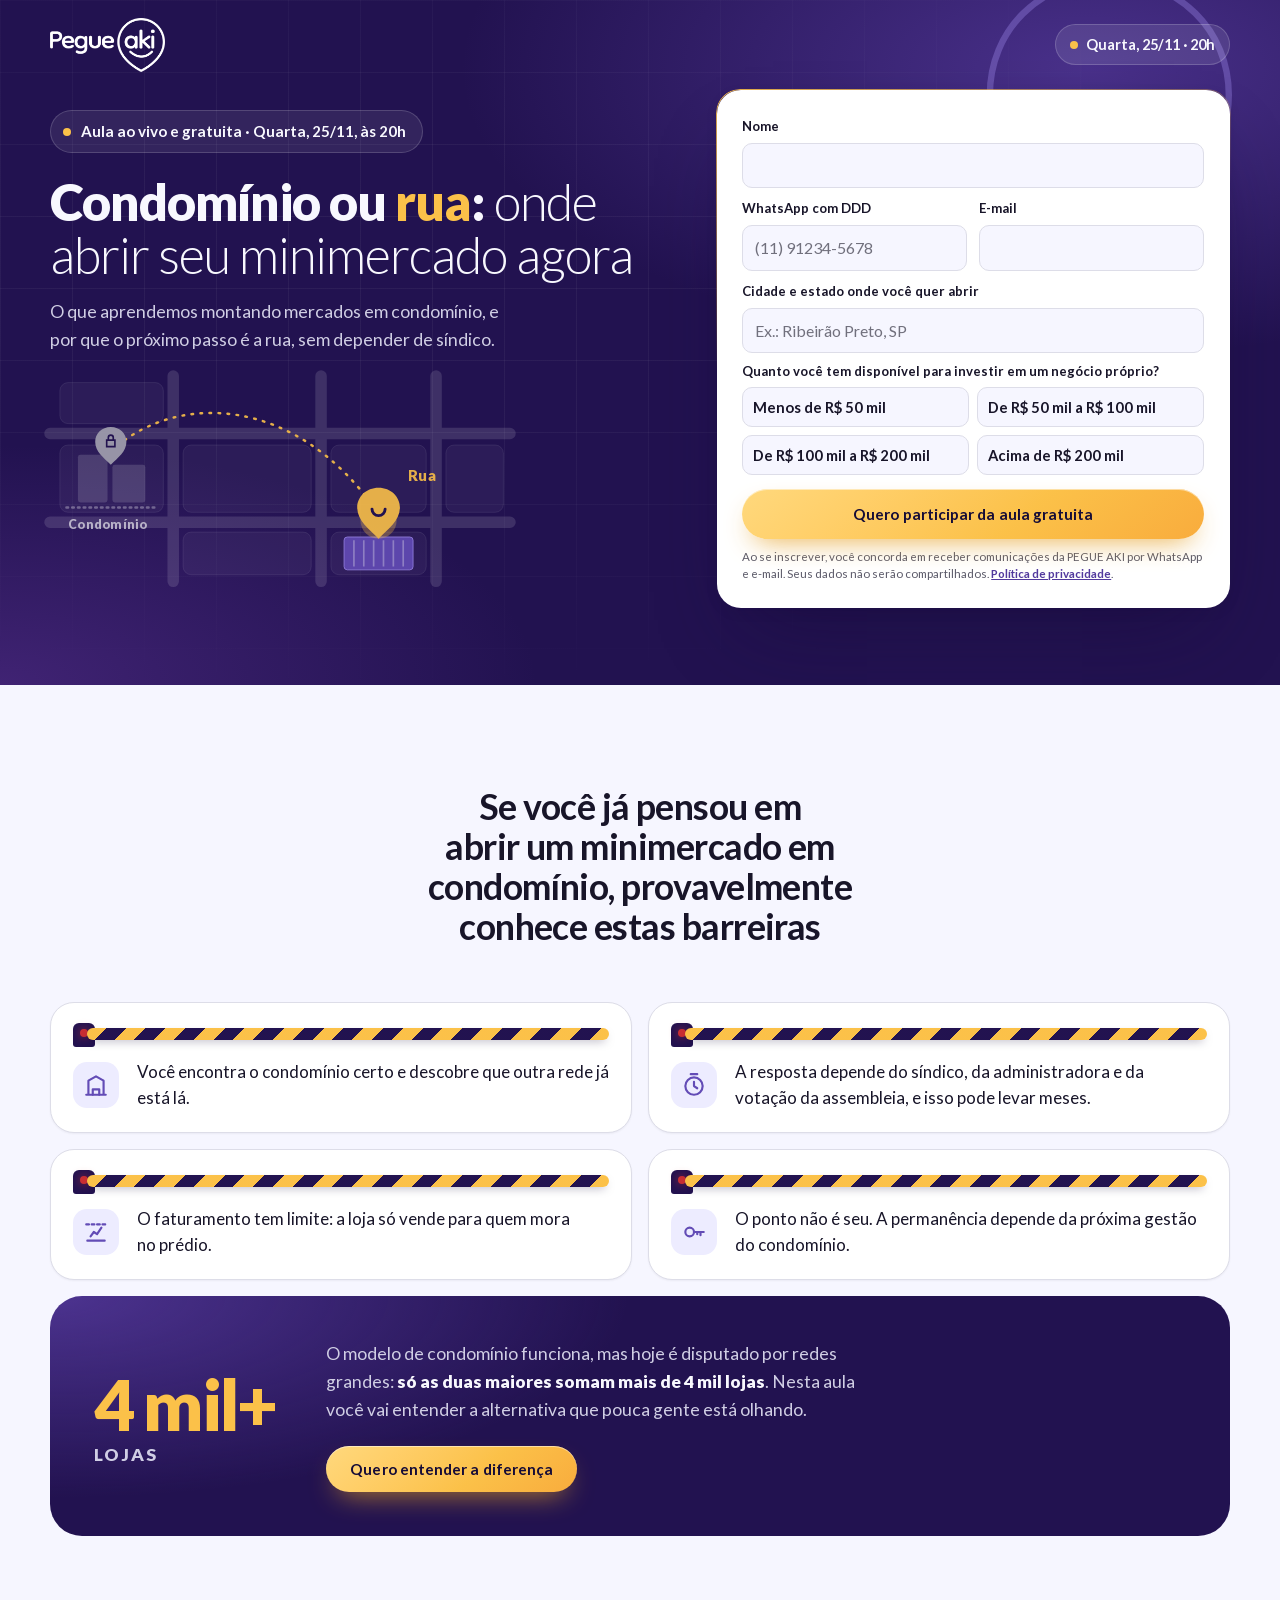
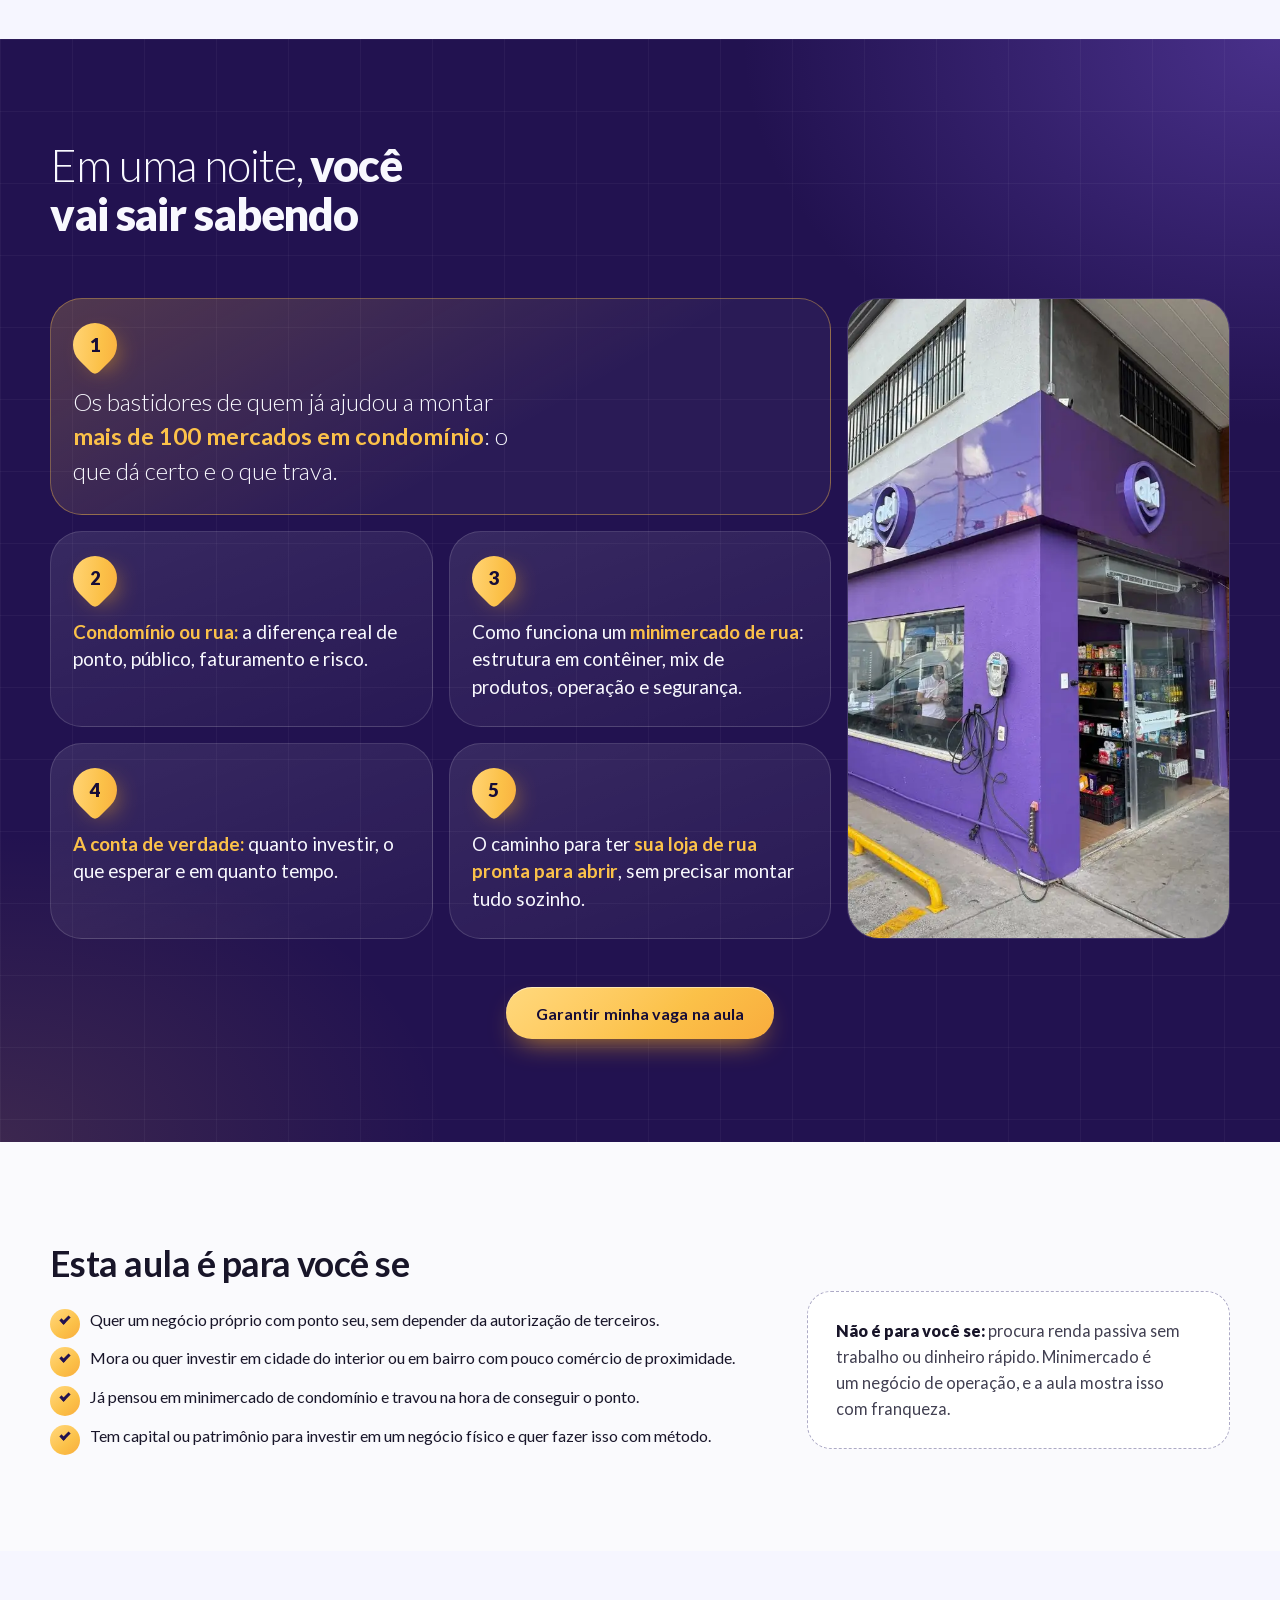
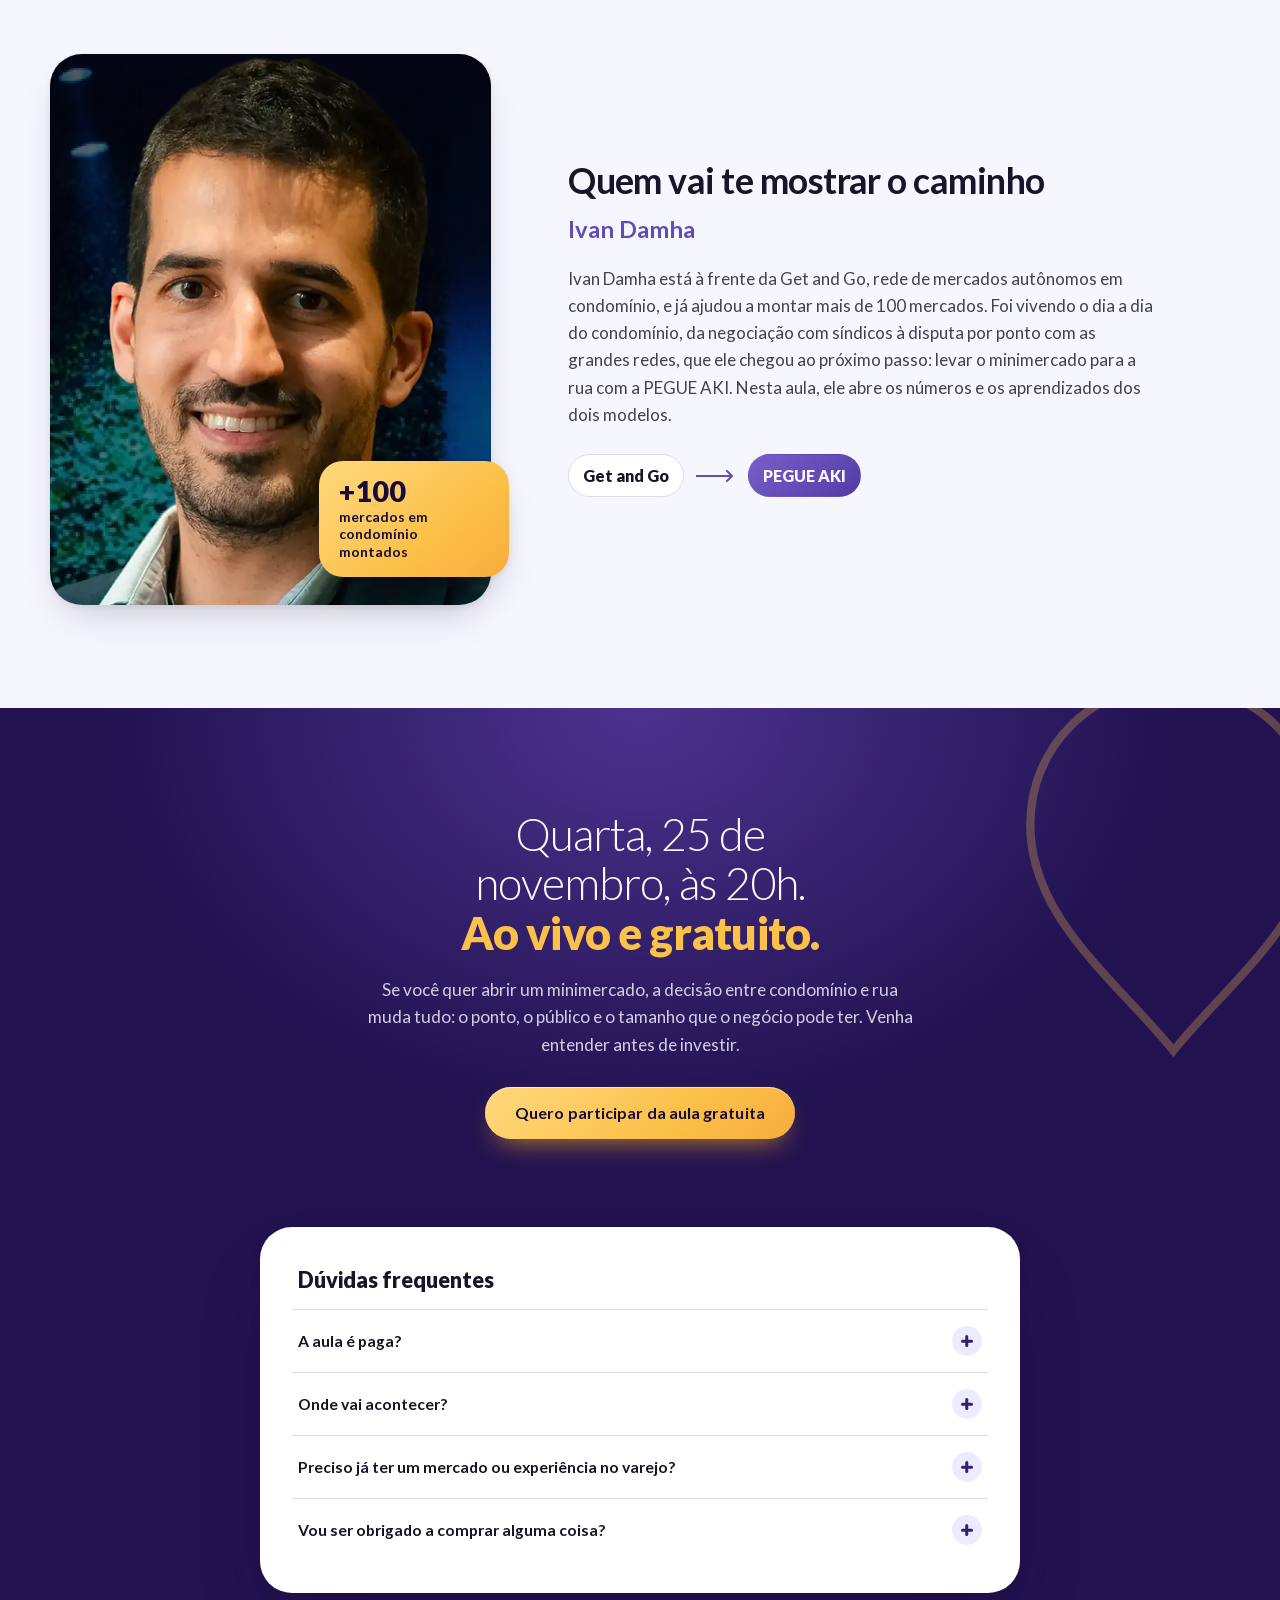
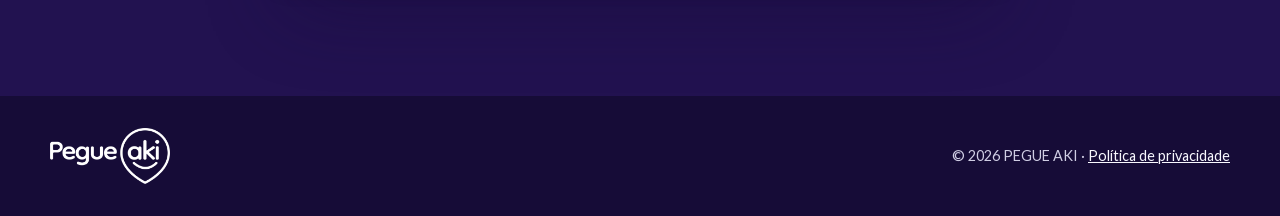
==== aula-nov26/index.html @ 12f78844 "Páginas em /aula-nov26 e nova imagem de compartilhamento A raiz e /obrigado redirecionam para os end" ====
<!doctype html>
<html lang="pt-BR">
<head>
  <meta charset="utf-8">
  <meta name="viewport" content="width=device-width, initial-scale=1, viewport-fit=cover">
  <title>Condomínio ou rua: onde abrir seu minimercado agora · Aula gratuita PEGUE AKI</title>
  <meta name="description" content="Aula ao vivo e gratuita com Ivan Damha, quarta, 25/11, às 20h: o que aprendemos montando mercados em condomínio, e por que o próximo passo é a rua, sem depender de síndico.">
  <meta name="theme-color" content="#2b1b5e">
  <meta property="og:title" content="Condomínio ou rua: onde abrir seu minimercado agora">
  <meta property="og:description" content="Aula ao vivo e gratuita · Quarta, 25/11, às 20h, com Ivan Damha.">
  <meta property="og:type" content="website">
  <meta property="og:url" content="https://lp.pegueaki.com/aula-nov26/">
  <meta property="og:site_name" content="PEGUE AKI">
  <meta property="og:locale" content="pt_BR">
  <meta property="og:image" content="https://lp.pegueaki.com/assets/img/og-aula-nov26.jpg">
  <meta property="og:image:width" content="1200">
  <meta property="og:image:height" content="630">
  <meta property="og:image:alt" content="Aula ao vivo e gratuita: Condomínio ou rua, com Ivan Damha, quarta 25/11 às 20h">
  <meta name="twitter:card" content="summary_large_image">
  <link rel="canonical" href="https://lp.pegueaki.com/aula-nov26/">
  <link rel="icon" href="../favicon.png" type="image/png">
  <link rel="preload" href="../assets/fonts/lato-900.woff2" as="font" type="font/woff2" crossorigin>
  <link rel="preload" href="../assets/fonts/lato-300.woff2" as="font" type="font/woff2" crossorigin>
  <link rel="stylesheet" href="../assets/css/style.css?v=4">
  <script>document.documentElement.classList.add('js');</script>
</head>
<body>
  <a class="skip" href="#inscricao">Pular para a inscrição</a>

  <header class="top">
    <div class="wrap top__in">
      <img class="top__logo" src="../assets/img/logo-branco.webp" alt="PEGUE AKI" width="220" height="103">
      <p class="top__date"><span class="live-dot" aria-hidden="true"></span>Quarta, 25/11 · 20h</p>
    </div>
  </header>

  <main>
    <!-- ============ 1 · TOPO ============ -->
    <section class="hero" aria-labelledby="hero-title">
      <svg class="hero__pins" aria-hidden="true" viewBox="0 0 1200 800" preserveAspectRatio="xMidYMid slice">
        <path class="ghost-pin" d="M1040 60c66 0 112 48 112 108 0 70-62 116-112 170-50-54-112-100-112-170 0-60 46-108 112-108z"/>
      </svg>
      <div class="wrap hero__in">
        <div class="hero__copy">
          <p class="eyebrow"><span class="live-dot" aria-hidden="true"></span>Aula ao vivo e gratuita · Quarta, 25/11, às 20h</p>
          <h1 class="hero__title" id="hero-title"><b>Condomínio ou <span class="hl">rua</span>:</b> onde abrir seu minimercado agora</h1>
          <p class="hero__sub">O que aprendemos montando mercados em condomínio, e por que o próximo passo é a rua, sem depender de síndico.</p>

          <div class="countdown" data-countdown aria-live="off" hidden>
            <div class="countdown__cell"><b data-cd="d">0</b><span>dias</span></div>
            <div class="countdown__cell"><b data-cd="h">00</b><span>horas</span></div>
            <div class="countdown__cell"><b data-cd="m">00</b><span>min</span></div>
            <p class="countdown__live" data-cd-live hidden><span class="live-dot" aria-hidden="true"></span>Ao vivo agora</p>
          </div>

          <!-- mapa: do condomínio para a rua -->
          <svg class="map" viewBox="0 0 560 250" role="img" aria-label="Ilustração: o pin sai do condomínio e vai para a rua">
            <g class="map__streets">
              <path d="M0 70H560M0 178H560M150 0V250M330 0V250M470 0V250"/>
            </g>
            <g class="map__blocks">
              <rect x="12" y="84" width="126" height="82" rx="10"/>
              <rect x="162" y="84" width="156" height="82" rx="10"/>
              <rect x="342" y="84" width="116" height="82" rx="10"/>
              <rect x="482" y="84" width="70" height="82" rx="10"/>
              <rect x="12" y="8" width="126" height="50" rx="10"/>
              <rect x="342" y="190" width="116" height="52" rx="10"/>
              <rect x="162" y="190" width="156" height="52" rx="10"/>
            </g>
            <!-- condomínio: prédio com portaria -->
            <g class="map__condo">
              <rect x="34" y="96" width="36" height="58" rx="3"/>
              <rect x="76" y="108" width="40" height="46" rx="3"/>
              <path class="map__fence" d="M20 160H130"/>
            </g>
            <!-- loja de rua: contêiner -->
            <g class="map__store">
              <rect x="358" y="196" width="84" height="40" rx="4"/>
              <path d="M370 200v32M382 200v32M394 200v32M406 200v32M418 200v32M430 200v32"/>
            </g>
            <path class="map__route" d="M74 92 C 150 20, 300 20, 400 168"/>
            <g class="map__pin map__pin--condo" transform="translate(74 92)">
              <path d="M0-30c11 0 19 8 19 18 0 12-10 19-19 28-9-9-19-16-19-28 0-10 8-18 19-18z"/>
              <path class="map__lock" d="M-5-14h10v8h-10zM-3-14v-3a3 3 0 0 1 6 0v3"/>
            </g>
            <g class="map__pin map__pin--rua" transform="translate(400 176)">
              <circle class="map__pulse" r="22"/>
              <path d="M0-40c15 0 26 11 26 24 0 16-14 26-26 38-12-12-26-22-26-38 0-13 11-24 26-24z"/>
              <path class="map__smile" d="M-8-14a8 8 0 0 0 16 0"/>
            </g>
            <text class="map__label" x="22" y="186">Condomínio</text>
            <text class="map__label map__label--rua" x="436" y="128">Rua</text>
          </svg>
        </div>

        <!-- formulário -->
        <div class="form-card" id="inscricao">
          <form class="form" data-form novalidate>
            <div class="field">
              <label for="f-nome">Nome</label>
              <input id="f-nome" name="nome" type="text" autocomplete="name" required minlength="2" enterkeyhint="next">
              <p class="field__err" id="e-nome">Escreva seu nome.</p>
            </div>
            <div class="field field--half">
              <label for="f-whats">WhatsApp com DDD</label>
              <input id="f-whats" name="whatsapp" type="tel" inputmode="tel" autocomplete="tel-national" placeholder="(11) 91234-5678" required data-mask="phone" enterkeyhint="next">
              <p class="field__err" id="e-whats">Informe o WhatsApp com DDD, só números.</p>
            </div>
            <div class="field field--half">
              <label for="f-email">E-mail</label>
              <input id="f-email" name="email" type="email" inputmode="email" autocomplete="email" required enterkeyhint="next">
              <p class="field__err" id="e-email">Confira o e-mail: falta o @ ou o domínio.</p>
            </div>
            <div class="field">
              <label for="f-cidade">Cidade e estado onde você quer abrir</label>
              <input id="f-cidade" name="cidade" type="text" autocomplete="address-level2" placeholder="Ex.: Ribeirão Preto, SP" required minlength="3" enterkeyhint="next">
              <p class="field__err" id="e-cidade">Diga a cidade e o estado.</p>
            </div>
            <fieldset class="field field--radio">
              <legend>Quanto você tem disponível para investir em um negócio próprio?</legend>
              <div class="choices">
                <label class="choice"><input type="radio" name="investimento" value="Menos de R$ 50 mil" required><span>Menos de R$ 50 mil</span></label>
                <label class="choice"><input type="radio" name="investimento" value="De R$ 50 mil a R$ 100 mil"><span>De R$ 50 mil a R$ 100 mil</span></label>
                <label class="choice"><input type="radio" name="investimento" value="De R$ 100 mil a R$ 200 mil"><span>De R$ 100 mil a R$ 200 mil</span></label>
                <label class="choice"><input type="radio" name="investimento" value="Acima de R$ 200 mil"><span>Acima de R$ 200 mil</span></label>
              </div>
              <p class="field__err" id="e-inv">Escolha uma faixa.</p>
            </fieldset>
            <button class="btn btn--sun btn--block" type="submit" data-submit>
              <span class="btn__label">Quero participar da aula gratuita</span>
              <span class="btn__spin" aria-hidden="true"></span>
            </button>
            <p class="form__legal">Ao se inscrever, você concorda em receber comunicações da PEGUE AKI por WhatsApp e e-mail. Seus dados não serão compartilhados. <a href="https://pegueaki.com/privacy-policy/" target="_blank" rel="noopener">Política de privacidade</a>.</p>
            <p class="form__status" data-status role="status" aria-live="polite"></p>
          </form>
        </div>
      </div>
    </section>

    <!-- ============ 2 · IDENTIFICAÇÃO ============ -->
    <section class="pain section" aria-labelledby="pain-title">
      <div class="wrap">
        <h2 class="h2 pain__title" id="pain-title" data-reveal>Se você já pensou em abrir um minimercado em condomínio, provavelmente conhece estas barreiras</h2>
        <ul class="gates" data-reveal-list>
          <li class="gate">
            <span class="gate__bar" aria-hidden="true"><i class="gate__post"></i><i class="gate__arm"></i></span>
            <span class="gate__ico" aria-hidden="true"><svg viewBox="0 0 24 24"><path d="M3 21h18M5 21V8l7-4 7 4v13"/><path d="M9 21v-5h6v5"/></svg></span>
            <p>Você encontra o condomínio certo e descobre que outra rede já está lá.</p>
          </li>
          <li class="gate">
            <span class="gate__bar" aria-hidden="true"><i class="gate__post"></i><i class="gate__arm"></i></span>
            <span class="gate__ico" aria-hidden="true"><svg viewBox="0 0 24 24"><circle cx="12" cy="13" r="8"/><path d="M12 9v4l3 2M9 2h6"/></svg></span>
            <p>A resposta depende do síndico, da administradora e da votação da assembleia, e isso pode levar meses.</p>
          </li>
          <li class="gate">
            <span class="gate__bar" aria-hidden="true"><i class="gate__post"></i><i class="gate__arm"></i></span>
            <span class="gate__ico" aria-hidden="true"><svg viewBox="0 0 24 24"><path d="M4 20h16"/><path d="M7 16l3-4 3 2 4-6"/><path d="M3 5h18" stroke-dasharray="2.5 2.5"/></svg></span>
            <p>O faturamento tem limite: a loja só vende para quem mora no prédio.</p>
          </li>
          <li class="gate">
            <span class="gate__bar" aria-hidden="true"><i class="gate__post"></i><i class="gate__arm"></i></span>
            <span class="gate__ico" aria-hidden="true"><svg viewBox="0 0 24 24"><circle cx="8" cy="12" r="4"/><path d="M12 12h9M18 12v3M15 12v2"/></svg></span>
            <p>O ponto não é seu. A permanência depende da próxima gestão do condomínio.</p>
          </li>
        </ul>

        <div class="pain__close" data-reveal>
          <p class="pain__stat" aria-hidden="true"><b>4 mil+</b><span>lojas</span></p>
          <div class="pain__closecopy">
            <p>O modelo de condomínio funciona, mas hoje é disputado por redes grandes: <strong>só as duas maiores somam mais de 4 mil lojas</strong>. Nesta aula você vai entender a alternativa que pouca gente está olhando.</p>
            <a class="btn btn--sun" href="#inscricao" data-to-form>Quero entender a diferença</a>
          </div>
        </div>
      </div>
    </section>

    <!-- ============ 3 · O QUE VOCÊ VAI VER ============ -->
    <section class="agenda section" aria-labelledby="agenda-title">
      <div class="wrap">
        <h2 class="agenda__title" id="agenda-title" data-reveal>Em uma noite, <b>você vai sair sabendo</b></h2>
        <ol class="learn" data-reveal-list>
          <li class="learn__item"><span class="learn__n" aria-hidden="true">1</span><p>Os bastidores de quem já ajudou a montar <strong>mais de 100 mercados em condomínio</strong>: o que dá certo e o que trava.</p></li>
          <li class="learn__item"><span class="learn__n" aria-hidden="true">2</span><p><strong>Condomínio ou rua:</strong> a diferença real de ponto, público, faturamento e risco.</p></li>
          <li class="learn__item"><span class="learn__n" aria-hidden="true">3</span><p>Como funciona um <strong>minimercado de rua</strong>: estrutura em contêiner, mix de produtos, operação e segurança.</p></li>
          <li class="learn__item"><span class="learn__n" aria-hidden="true">4</span><p><strong>A conta de verdade:</strong> quanto investir, o que esperar e em quanto tempo.</p></li>
          <li class="learn__item"><span class="learn__n" aria-hidden="true">5</span><p>O caminho para ter <strong>sua loja de rua pronta para abrir</strong>, sem precisar montar tudo sozinho.</p></li>
          <li class="learn__photo" aria-hidden="true"><img src="../assets/img/loja-esquina.webp" alt="" loading="lazy" decoding="async" width="760" height="1013"></li>
        </ol>
        <div class="agenda__cta" data-reveal>
          <a class="btn btn--sun btn--lg" href="#inscricao" data-to-form>Garantir minha vaga na aula</a>
        </div>
      </div>
    </section>

    <!-- ============ 4 · PARA QUEM É ============ -->
    <section class="fit section" aria-labelledby="fit-title">
      <div class="wrap fit__in">
        <div class="fit__yes">
          <h2 class="h2" id="fit-title" data-reveal>Esta aula é para você se</h2>
          <ul class="checks" data-reveal-list>
            <li>Quer um negócio próprio com ponto seu, sem depender da autorização de terceiros.</li>
            <li>Mora ou quer investir em cidade do interior ou em bairro com pouco comércio de proximidade.</li>
            <li>Já pensou em minimercado de condomínio e travou na hora de conseguir o ponto.</li>
            <li>Tem capital ou patrimônio para investir em um negócio físico e quer fazer isso com método.</li>
          </ul>
        </div>
        <aside class="fit__no" data-reveal>
          <p><strong>Não é para você se:</strong> procura renda passiva sem trabalho ou dinheiro rápido. Minimercado é um negócio de operação, e a aula mostra isso com franqueza.</p>
        </aside>
      </div>
    </section>

    <!-- ============ 5 · QUEM VAI APRESENTAR ============ -->
    <section class="host section" aria-labelledby="host-title">
      <div class="wrap host__in">
        <figure class="host__photo" data-reveal>
          <img src="../assets/img/ivan-damha.webp" alt="Ivan Damha, sorrindo, de blazer azul-marinho" loading="lazy" decoding="async" width="768" height="960">
          <figcaption class="host__badge"><b>+100</b><span>mercados em condomínio montados</span></figcaption>
        </figure>
        <div class="host__copy">
          <h2 class="h2" id="host-title" data-reveal>Quem vai te mostrar o caminho</h2>
          <p class="host__name" data-reveal>Ivan Damha</p>
          <p class="lede" data-reveal>Ivan Damha está à frente da Get and Go, rede de mercados autônomos em condomínio, e já ajudou a montar mais de 100 mercados. Foi vivendo o dia a dia do condomínio, da negociação com síndicos à disputa por ponto com as grandes redes, que ele chegou ao próximo passo: levar o minimercado para a rua com a PEGUE AKI. Nesta aula, ele abre os números e os aprendizados dos dois modelos.</p>
          <p class="host__path" data-reveal aria-label="Da Get and Go para a PEGUE AKI"><span>Get and Go</span><svg viewBox="0 0 40 12" aria-hidden="true"><path d="M0 6h36M31 1l5 5-5 5"/></svg><span class="is-next">PEGUE AKI</span></p>
        </div>
      </div>
    </section>

    <!-- ============ 6 · CHAMADA FINAL E DÚVIDAS ============ -->
    <section class="final" aria-labelledby="final-title">
      <svg class="final__pin" aria-hidden="true" viewBox="0 0 200 240"><path d="M100 10c50 0 86 38 86 84 0 56-50 92-86 136-36-44-86-80-86-136 0-46 36-84 86-84z"/></svg>
      <div class="wrap final__in">
        <h2 class="final__title" id="final-title" data-reveal>Quarta, 25 de novembro, às 20h. <b>Ao vivo e gratuito.</b></h2>
        <p class="final__text" data-reveal>Se você quer abrir um minimercado, a decisão entre condomínio e rua muda tudo: o ponto, o público e o tamanho que o negócio pode ter. Venha entender antes de investir.</p>
        <a class="btn btn--sun btn--lg" href="#inscricao" data-to-form data-reveal>Quero participar da aula gratuita</a>

        <div class="faq" data-reveal>
          <h3 class="faq__title">Dúvidas frequentes</h3>
          <details name="faq"><summary>A aula é paga?<span class="pm" aria-hidden="true"></span></summary><p>Não. A participação é gratuita.</p></details>
          <details name="faq"><summary>Onde vai acontecer?<span class="pm" aria-hidden="true"></span></summary><p>Online e ao vivo. O link de acesso é enviado no grupo de avisos do WhatsApp, que você recebe logo após a inscrição.</p></details>
          <details name="faq"><summary>Preciso já ter um mercado ou experiência no varejo?<span class="pm" aria-hidden="true"></span></summary><p>Não. A aula foi pensada para quem está avaliando abrir o primeiro minimercado e para quem já tentou o modelo de condomínio.</p></details>
          <details name="faq"><summary>Vou ser obrigado a comprar alguma coisa?<span class="pm" aria-hidden="true"></span></summary><p>Não. No final, apresentamos o modelo PEGUE AKI para quem quiser ir adiante, sem nenhuma obrigação.</p></details>
        </div>
      </div>
    </section>
  </main>

  <footer class="foot">
    <div class="wrap foot__in">
      <img src="../assets/img/logo-branco.webp" alt="PEGUE AKI" width="160" height="75" loading="lazy">
      <p>© 2026 PEGUE AKI · <a href="https://pegueaki.com/privacy-policy/" target="_blank" rel="noopener">Política de privacidade</a></p>
    </div>
  </footer>

  <div class="stickybar" data-sticky>
    <a class="btn btn--sun btn--block" href="#inscricao" data-to-form>Quero participar da aula gratuita</a>
  </div>

  <script src="../assets/js/config.js?v=2" defer></script>
  <script src="../assets/js/main.js?v=4" defer></script>
</body>
</html>
---- assets/css/style.css ----
/* =========================================================
   PEGUE AKI · aula "Condomínio ou rua" — LP de captura
   Marca: roxo #634CB6, amarelo #FBC149, Lato, pin de localização.
   ========================================================= */

@font-face { font-family: "Lato"; src: url("../fonts/lato-300.woff2") format("woff2"); font-weight: 300; font-display: swap; }
@font-face { font-family: "Lato"; src: url("../fonts/lato-400.woff2") format("woff2"); font-weight: 400; font-display: swap; }
@font-face { font-family: "Lato"; src: url("../fonts/lato-700.woff2") format("woff2"); font-weight: 700; font-display: swap; }
@font-face { font-family: "Lato"; src: url("../fonts/lato-900.woff2") format("woff2"); font-weight: 900; font-display: swap; }
@font-face { font-family: "Lato Fallback"; src: local("Arial"), local("Helvetica"); size-adjust: 97%; ascent-override: 101%; descent-override: 22%; line-gap-override: 0%; }

:root {
  /* marca */
  --roxo: oklch(0.497 0.161 289);          /* #634CB6 */
  --roxo-600: oklch(0.43 0.155 289);
  --roxo-800: oklch(0.32 0.13 289);
  --roxo-900: oklch(0.25 0.105 288);       /* fundo das faixas escuras */
  --roxo-950: oklch(0.2 0.08 288);
  --roxo-100: oklch(0.95 0.025 289);
  --roxo-50: oklch(0.975 0.012 289);
  --sol: oklch(0.843 0.148 82);            /* #FBC149 */
  --sol-hi: oklch(0.9 0.12 86);
  --grad-roxo: linear-gradient(140deg, oklch(0.56 0.16 292), var(--roxo) 55%, oklch(0.44 0.16 287));
  --grad-sol: linear-gradient(140deg, var(--sol-hi), var(--sol) 60%, oklch(0.8 0.15 72));

  /* neutros (puxados para o roxo) */
  --ink: oklch(0.21 0.04 289);
  --ink-2: oklch(0.38 0.03 289);
  --muted: oklch(0.47 0.025 289);
  --bg: oklch(0.985 0.005 289);
  --surface: oklch(1 0 0);
  --line: oklch(0.9 0.015 289);
  --on-dark: oklch(0.98 0.008 289);
  --on-dark-2: oklch(0.86 0.03 289);
  --err: oklch(0.55 0.19 25);

  --font: "Lato", "Lato Fallback", system-ui, -apple-system, "Segoe UI", sans-serif;
  --gutter: clamp(16px, 4vw, 40px);
  --wrap: 1180px;
  --section: clamp(64px, 8vw, 112px);
  --r-sm: 10px; --r-md: 16px; --r-lg: 24px; --r-xl: 32px; --pill: 999px;
  --shadow-md: 0 2px 6px oklch(0.21 0.04 289 / 0.06), 0 18px 40px -16px oklch(0.21 0.04 289 / 0.25);
  --shadow-lg: 0 4px 12px oklch(0.2 0.08 288 / 0.12), 0 40px 80px -28px oklch(0.2 0.08 288 / 0.45);
  --ease-out: cubic-bezier(0.23, 1, 0.32, 1);
  --ease-expo: cubic-bezier(0.16, 1, 0.3, 1);
  --z-sticky: 50; --z-bar: 60;
  color-scheme: light;
}

*, *::before, *::after { box-sizing: border-box; }
html { -webkit-text-size-adjust: 100%; scroll-behavior: smooth; scroll-padding-top: 16px; }
body { margin: 0; background: var(--bg); color: var(--ink); font-family: var(--font); font-size: 1rem; line-height: 1.6; -webkit-font-smoothing: antialiased; overflow-x: clip; }
img { display: block; max-width: 100%; height: auto; }
h1, h2, h3 { margin: 0; text-wrap: balance; }
p { margin: 0; text-wrap: pretty; }
ul, ol { margin: 0; padding: 0; list-style: none; }
figure { margin: 0; }
a { color: inherit; }
button, input, select { font: inherit; color: inherit; }
strong, b { font-weight: 900; }
:focus-visible { outline: 3px solid var(--sol); outline-offset: 3px; border-radius: 6px; }
.skip { position: absolute; left: 16px; top: -60px; z-index: 100; background: var(--sol); color: var(--ink); padding: 10px 16px; border-radius: var(--r-sm); font-weight: 700; }
.skip:focus { top: 16px; }

.wrap { width: min(var(--wrap), 100% - 2 * var(--gutter)); margin-inline: auto; }
.section { padding-block: var(--section); }
.h2 { font-size: clamp(1.5rem, 1.1rem + 1.4vw, 2.25rem); font-weight: 700; line-height: 1.12; letter-spacing: -0.015em; }
.lede { font-size: clamp(0.98rem, 0.95rem + 0.15vw, 1.06rem); color: var(--ink-2); max-width: 60ch; }
.lede strong { color: var(--ink); }

/* ---------- botões ---------- */
.btn {
  display: inline-flex; align-items: center; justify-content: center; gap: 10px; position: relative;
  min-height: 46px; padding: 12px 24px; border-radius: var(--pill); border: 0; cursor: pointer;
  font-weight: 700; font-size: 0.95rem; letter-spacing: 0.005em; line-height: 1.2; text-align: center; text-decoration: none;
  transition: transform 160ms var(--ease-out), box-shadow 240ms var(--ease-out), filter 200ms ease;
  -webkit-tap-highlight-color: transparent;
}
.btn:active { transform: scale(0.97); }
.btn--block { width: 100%; }
.btn--lg { min-height: 52px; padding-inline: 30px; font-size: 1rem; }
.btn--sun { background: var(--grad-sol); color: var(--roxo-950); box-shadow: inset 0 1px 0 oklch(1 0 0 / 0.5), 0 12px 28px -12px oklch(0.75 0.15 75 / 0.9); }
.btn--roxo { background: var(--grad-roxo); color: var(--on-dark); box-shadow: inset 0 1px 0 oklch(1 0 0 / 0.2), 0 12px 28px -12px oklch(0.45 0.16 289 / 0.8); margin-top: 32px; }
@media (hover: hover) and (pointer: fine) {
  .btn--sun:hover { filter: brightness(1.05) saturate(1.05); box-shadow: inset 0 1px 0 oklch(1 0 0 / 0.5), 0 18px 34px -12px oklch(0.75 0.15 75 / 1); }
  .btn--roxo:hover { filter: brightness(1.08); }
}
.btn__spin { display: none; width: 18px; height: 18px; border-radius: 50%; border: 2.5px solid currentColor; border-right-color: transparent; animation: spin 0.6s linear infinite; }
.btn.is-loading .btn__spin { display: inline-block; }
.btn.is-loading { pointer-events: none; filter: saturate(0.85); }
@keyframes spin { to { rotate: 360deg; } }

.live-dot { width: 8px; height: 8px; border-radius: 50%; background: var(--sol); flex: none; box-shadow: 0 0 0 0 oklch(0.843 0.148 82 / 0.7); animation: ping 2.2s var(--ease-out) infinite; }
@keyframes ping { 0% { box-shadow: 0 0 0 0 oklch(0.843 0.148 82 / 0.7); } 70%, 100% { box-shadow: 0 0 0 10px oklch(0.843 0.148 82 / 0); } }

/* ---------- topo ---------- */
.top { position: absolute; inset: 0 0 auto; z-index: var(--z-sticky); padding-top: 18px; }
.top__in { display: flex; justify-content: space-between; align-items: center; gap: 16px; }
.top__logo { width: clamp(104px, 9vw, 126px); height: auto; }
.top__date { display: inline-flex; align-items: center; gap: 8px; padding: 8px 14px; border-radius: var(--pill); background: oklch(1 0 0 / 0.1); border: 1px solid oklch(1 0 0 / 0.18); color: var(--on-dark); font-weight: 700; font-size: 0.9rem; white-space: nowrap; }

/* =========================================================
   1 · HERO
   ========================================================= */
.hero {
  position: relative; isolation: isolate; overflow: hidden;
  background:
    radial-gradient(70% 60% at 85% 10%, oklch(0.5 0.17 292 / 0.55), transparent 70%),
    radial-gradient(60% 50% at 0% 100%, oklch(0.45 0.16 300 / 0.45), transparent 70%),
    var(--roxo-900);
  color: var(--on-dark);
  padding: clamp(84px, 10vh, 104px) 0 clamp(48px, 6vw, 80px);
}
.hero::before {           /* malha de ruas bem sutil */
  content: ""; position: absolute; inset: 0; z-index: -1; pointer-events: none;
  background-image: linear-gradient(oklch(1 0 0 / 0.05) 1px, transparent 1px), linear-gradient(90deg, oklch(1 0 0 / 0.05) 1px, transparent 1px);
  background-size: 72px 72px;
  mask-image: radial-gradient(90% 80% at 30% 40%, #000 30%, transparent 80%);
  -webkit-mask-image: radial-gradient(90% 80% at 30% 40%, #000 30%, transparent 80%);
}
.hero__pins { position: absolute; inset: 0; width: 100%; height: 100%; z-index: -1; pointer-events: none; }
.ghost-pin { fill: none; stroke: oklch(0.7 0.14 292 / 0.35); stroke-width: 6; }
.ghost-pin--sm { stroke: oklch(0.843 0.148 82 / 0.35); stroke-width: 4; }

.hero__in { display: grid; grid-template-columns: minmax(0, 1.08fr) minmax(0, 0.92fr); gap: clamp(28px, 5vw, 80px); align-items: center; }
.eyebrow { display: inline-flex; align-items: center; gap: 10px; padding: 8px 16px 8px 12px; border-radius: var(--pill); background: oklch(1 0 0 / 0.08); border: 1px solid oklch(1 0 0 / 0.16); font-weight: 700; font-size: 0.95rem; margin-bottom: 22px; }
.hero__title { font-size: clamp(2rem, 1.15rem + 2.5vw, 3.3rem); font-weight: 300; line-height: 1.06; letter-spacing: -0.02em; margin-bottom: 16px; }
.hero__title b { font-weight: 900; }
.hero__title .hl { color: var(--sol); font-weight: 900; }
.agenda__title b, .final__title b, .ty-title b { font-weight: 900; }
.final__title b, .ty-title b { color: var(--sol); }
.hero__sub { font-size: clamp(0.98rem, 0.94rem + 0.2vw, 1.1rem); color: var(--on-dark-2); max-width: 46ch; margin-bottom: 22px; }

.countdown { display: flex; flex-wrap: wrap; gap: 10px; margin-bottom: 28px; }
.countdown[hidden] { display: none; }
.countdown__cell { min-width: 58px; padding: 8px 10px; border-radius: var(--r-md); background: oklch(1 0 0 / 0.07); border: 1px solid oklch(1 0 0 / 0.14); text-align: center; }
.countdown__cell b { display: block; font-size: 1.3rem; line-height: 1.1; font-weight: 700; font-variant-numeric: tabular-nums; color: var(--sol); }
.countdown__cell span { font-size: 0.72rem; color: var(--on-dark-2); }
.countdown__live[hidden], .countdown__cell[hidden] { display: none; }
.countdown__live { display: inline-flex; align-items: center; gap: 8px; font-weight: 900; color: var(--sol); }

/* mapa */
.map { width: 100%; max-width: 460px; opacity: 0.9; height: auto; overflow: visible; }
.map__streets path { stroke: oklch(1 0 0 / 0.14); stroke-width: 14; fill: none; stroke-linecap: round; }
.map__blocks rect { fill: oklch(1 0 0 / 0.05); stroke: oklch(1 0 0 / 0.1); }
.map__condo rect { fill: oklch(1 0 0 / 0.16); }
.map__fence { stroke: oklch(1 0 0 / 0.35); stroke-width: 3; stroke-dasharray: 2 5; stroke-linecap: round; fill: none; }
.map__store rect { fill: var(--roxo); stroke: oklch(0.7 0.14 292); }
.map__store path { stroke: oklch(1 0 0 / 0.35); stroke-width: 2; }
.map__route { fill: none; stroke: var(--sol); stroke-width: 3; stroke-linecap: round; stroke-dasharray: 2 9; }
.map__pin--condo path:first-child { fill: oklch(0.72 0.02 289); }
.map__lock { fill: none; stroke: var(--roxo-900); stroke-width: 2; }
.map__pin--rua path:nth-of-type(1) { fill: var(--sol); }
.map__smile { fill: none; stroke: var(--roxo-900); stroke-width: 3.5; stroke-linecap: round; }
.map__pulse { fill: oklch(0.843 0.148 82 / 0.35); transform-origin: 0 0; animation: pulse 2.4s var(--ease-out) infinite; }
@keyframes pulse { 0% { scale: 0.4; opacity: 1; } 100% { scale: 2.2; opacity: 0; } }
.map__label { font: 900 15px var(--font); fill: oklch(1 0 0 / 0.7); letter-spacing: 0.02em; }
.map__label--rua { fill: var(--sol); font-size: 18px; }
.js .map__route { stroke-dashoffset: 0; animation: route 1.6s linear infinite; }
@keyframes route { to { stroke-dashoffset: -22; } }
.js .map__pin--rua { animation: drop 900ms var(--ease-expo) 500ms both; }
@keyframes drop { from { translate: 0 -60px; } to { translate: 0 0; } }

/* formulário */
.form-card { background: var(--surface); color: var(--ink); border-radius: var(--r-lg); padding: clamp(18px, 2vw, 26px); box-shadow: var(--shadow-lg); position: relative; }
.form-card::before { content: ""; position: absolute; inset: -1px; border-radius: inherit; padding: 1px; background: linear-gradient(160deg, oklch(0.843 0.148 82 / 0.9), transparent 40%); -webkit-mask: linear-gradient(#000 0 0) content-box, linear-gradient(#000 0 0); -webkit-mask-composite: xor; mask-composite: exclude; pointer-events: none; }
.form { display: grid; grid-template-columns: 1fr 1fr; gap: 10px 12px; }
.form > * { grid-column: 1 / -1; }
.form > .field--half { grid-column: auto; }
.field { display: grid; gap: 6px; border: 0; margin: 0; padding: 0; min-width: 0; }
.field label, .field legend { font-weight: 700; font-size: 0.82rem; color: var(--ink); padding: 0; }
.field legend { margin-bottom: 6px; line-height: 1.35; }
.field input[type="text"], .field input[type="tel"], .field input[type="email"] {
  width: 100%; min-height: 42px; padding: 9px 12px; border-radius: var(--r-sm);
  border: 1.5px solid var(--line); background: var(--roxo-50); font-size: 1rem;
  transition: border-color 160ms ease, box-shadow 160ms ease, background-color 160ms ease;
}
.field input::placeholder { color: oklch(0.55 0.02 289); }
.field input:focus { outline: none; border-color: var(--roxo); background: var(--surface); box-shadow: 0 0 0 4px oklch(0.497 0.161 289 / 0.15); }
.choices { display: grid; grid-template-columns: 1fr 1fr; gap: 8px; }
.choice { position: relative; display: block; cursor: pointer; }
.choice input { position: absolute; opacity: 0; inset: 0; margin: 0; cursor: pointer; }
.choice span { display: flex; align-items: center; min-height: 40px; padding: 8px 10px; border-radius: var(--r-sm); border: 1.5px solid var(--line); background: var(--roxo-50); font-size: 0.92rem; font-weight: 700; line-height: 1.25; transition: border-color 160ms ease, background-color 160ms ease, color 160ms ease; }
.choice input:checked + span { border-color: var(--roxo); background: var(--roxo-100); color: var(--roxo-800); box-shadow: inset 0 0 0 1px var(--roxo); }
.choice input:focus-visible + span { outline: 3px solid var(--sol); outline-offset: 2px; }
@media (hover: hover) and (pointer: fine) { .choice:hover span { border-color: oklch(0.7 0.08 289); } }
.field__err { display: none; color: var(--err); font-size: 0.86rem; font-weight: 700; }
.field.is-invalid .field__err { display: block; }
.field.is-invalid input[type="text"], .field.is-invalid input[type="tel"], .field.is-invalid input[type="email"], .field.is-invalid .choice span { border-color: var(--err); }
.form .btn { margin-top: 4px; min-height: 50px; }
.form__legal { font-size: 0.72rem; line-height: 1.45; color: var(--muted); }
.form__legal a { color: var(--roxo-600); font-weight: 700; }
.form__status { font-size: 0.9rem; font-weight: 700; color: var(--err); }
.form__status:empty { display: none; }

@media (max-width: 920px) {
  .hero__in { grid-template-columns: 1fr; }
  .map { display: none; }                    /* no celular o formulário vem logo após o título */
  .hero__sub { margin-bottom: 20px; }
  .countdown { margin-bottom: 24px; }
}
@media (max-width: 480px) { .form { grid-template-columns: 1fr; } .form > .field--half { grid-column: 1 / -1; } }
@media (max-width: 420px) { .choices { grid-template-columns: 1fr; } }
@media (max-width: 760px) { body:not(.thanks) .top__date { display: none; } }   /* a data já está no pré-título */

/* =========================================================
   2 · IDENTIFICAÇÃO: as barreiras viram cancelas que se fecham
   ========================================================= */
.pain { background: var(--roxo-50); position: relative; overflow: hidden; }
.pain__title { max-width: 24ch; margin: 0 auto clamp(36px, 5vw, 56px); text-align: center; }
.gates { display: grid; grid-template-columns: repeat(2, minmax(0, 1fr)); gap: 16px; }
.gate { position: relative; display: grid; grid-template-columns: auto 1fr; gap: 18px; align-items: center; padding: 56px 22px 22px; border-radius: var(--r-lg); background: var(--surface); border: 1px solid var(--line); box-shadow: 0 1px 2px oklch(0.21 0.04 289 / 0.05); overflow: hidden; }
.gate p { font-size: clamp(0.98rem, 0.95rem + 0.15vw, 1.06rem); font-weight: 400; line-height: 1.5; color: var(--ink); }
.gate__ico { width: 46px; height: 46px; border-radius: 14px; display: grid; place-items: center; background: var(--roxo-100); color: var(--roxo); }
.gate__ico svg { width: 26px; height: 26px; fill: none; stroke: currentColor; stroke-width: 2; stroke-linecap: round; stroke-linejoin: round; }
/* a cancela: poste + braço listrado que desce e fecha */
.gate__bar { position: absolute; left: 22px; right: 22px; top: 18px; height: 28px; }
.gate__post { position: absolute; left: 0; top: 2px; width: 22px; height: 24px; border-radius: 6px 6px 3px 3px; background: var(--roxo-900); }
.gate__post::after { content: ""; position: absolute; left: 50%; top: 6px; width: 8px; height: 8px; translate: -50% 0; border-radius: 50%; background: var(--err); box-shadow: 0 0 10px oklch(0.55 0.19 25 / 0.8); }
.gate__arm { position: absolute; left: 14px; right: 0; top: 7px; height: 12px; border-radius: 6px; transform-origin: 0 50%;
  background: repeating-linear-gradient(-45deg, var(--sol) 0 14px, var(--roxo-900) 14px 28px); box-shadow: 0 4px 10px -4px oklch(0.2 0.08 288 / 0.5); }
.js .gate .gate__arm { rotate: -38deg; }
.js .gates.is-in .gate .gate__arm { rotate: 0deg; transition: rotate 900ms var(--ease-expo) 350ms; }
.js .gates.is-in .gate:nth-child(2) .gate__arm { transition-delay: 480ms; }
.js .gates.is-in .gate:nth-child(3) .gate__arm { transition-delay: 610ms; }
.js .gates.is-in .gate:nth-child(4) .gate__arm { transition-delay: 740ms; }

.pain__close { margin-top: 16px; display: grid; grid-template-columns: auto 1fr; gap: clamp(20px, 4vw, 56px); align-items: center; padding: clamp(26px, 4vw, 44px); border-radius: var(--r-xl); background: radial-gradient(70% 120% at 0% 0%, oklch(0.5 0.17 292 / 0.6), transparent 70%), var(--roxo-900); color: var(--on-dark); }
.pain__stat { display: grid; line-height: 1; }
.pain__stat b { font-size: clamp(2.8rem, 2rem + 3vw, 4.6rem); font-weight: 900; letter-spacing: -0.04em; color: var(--sol); }
.pain__stat span { font-size: 1.1rem; font-weight: 900; text-transform: uppercase; letter-spacing: 0.12em; color: var(--on-dark-2); margin-top: 6px; }
.pain__closecopy p { font-size: clamp(0.98rem, 0.95rem + 0.2vw, 1.1rem); color: var(--on-dark-2); max-width: 54ch; }
.pain__closecopy strong { color: var(--on-dark); }
.pain__closecopy .btn { margin-top: 22px; }
@media (max-width: 860px) {
  .gates { grid-template-columns: 1fr; }
  .pain__close { grid-template-columns: 1fr; }
}

/* =========================================================
   3 · O QUE VOCÊ VAI VER: os 5 itens em destaque
   ========================================================= */
.agenda { position: relative; overflow: hidden; isolation: isolate; color: var(--on-dark);
  background: radial-gradient(60% 50% at 100% 0%, oklch(0.5 0.17 292 / 0.55), transparent 70%), radial-gradient(50% 40% at 0% 100%, oklch(0.843 0.148 82 / 0.12), transparent 70%), var(--roxo-900); }
.agenda::before { content: ""; position: absolute; inset: 0; z-index: -1; background-image: linear-gradient(oklch(1 0 0 / 0.04) 1px, transparent 1px), linear-gradient(90deg, oklch(1 0 0 / 0.04) 1px, transparent 1px); background-size: 72px 72px; }
.agenda__title { font-size: clamp(1.8rem, 1.2rem + 2vw, 2.9rem); font-weight: 300; line-height: 1.08; letter-spacing: -0.025em; max-width: 16ch; margin-bottom: clamp(36px, 5vw, 60px); }
.learn { display: grid; grid-template-columns: repeat(3, minmax(0, 1fr)); gap: 16px; }
.learn__item { position: relative; display: grid; align-content: start; gap: 18px; padding: 24px 22px 26px; border-radius: var(--r-xl);
  background: linear-gradient(160deg, oklch(1 0 0 / 0.1), oklch(1 0 0 / 0.03)); border: 1px solid oklch(1 0 0 / 0.14);
  transition: translate 300ms var(--ease-out), border-color 300ms ease, background-color 300ms ease; }
.learn__item p { font-size: clamp(1.02rem, 0.96rem + 0.3vw, 1.18rem); font-weight: 400; line-height: 1.45; color: var(--on-dark); }
.learn__item strong { font-weight: 700; }
.learn__item strong { color: var(--sol); }
.learn__n { position: relative; isolation: isolate; width: 44px; height: 44px; display: grid; place-items: center; font-size: 1.15rem; font-weight: 900; color: var(--roxo-950); line-height: 1; }
.learn__n::before { content: ""; position: absolute; inset: 0; z-index: -1; border-radius: 50% 50% 50% 6px; rotate: -45deg; background: var(--grad-sol); box-shadow: 0 10px 24px -10px oklch(0.75 0.15 75 / 0.9); }
.learn__item:first-child { grid-column: span 2; background: linear-gradient(150deg, oklch(0.843 0.148 82 / 0.22), oklch(1 0 0 / 0.04) 60%); border-color: oklch(0.843 0.148 82 / 0.4); }
.learn__item:first-child p { font-size: clamp(1.15rem, 1rem + 0.6vw, 1.5rem); font-weight: 300; max-width: 32ch; }
.learn__photo { grid-column: 3; grid-row: 1 / span 3; border-radius: var(--r-xl); overflow: hidden; min-height: 220px; border: 1px solid oklch(1 0 0 / 0.14); }
.learn__photo img { width: 100%; height: 100%; object-fit: cover; }
@media (hover: hover) and (pointer: fine) { .learn__item:hover { translate: 0 -4px; border-color: oklch(0.843 0.148 82 / 0.55); } }
.agenda__cta { margin-top: clamp(32px, 4vw, 48px); display: flex; justify-content: center; }
@media (max-width: 980px) { .learn { grid-template-columns: repeat(2, minmax(0, 1fr)); } .learn__photo { grid-column: 1 / -1; grid-row: auto; aspect-ratio: 16 / 9; } }
@media (max-width: 620px) {
  .learn { grid-template-columns: 1fr; }
  .learn__item:first-child { grid-column: auto; }
  .learn__item { grid-template-columns: auto 1fr; align-items: start; gap: 18px; padding: 22px 20px; }
  .learn__n { width: 50px; height: 50px; font-size: 1.3rem; }
  .learn__photo { min-height: 0; aspect-ratio: 4 / 3; }
}

/* =========================================================
   4 · PARA QUEM É
   ========================================================= */
.fit__in { display: grid; grid-template-columns: minmax(0, 1.25fr) minmax(0, 0.75fr); gap: clamp(28px, 4vw, 56px); align-items: end; }
.fit__yes .h2 { margin-bottom: 24px; }
.checks { display: grid; gap: 14px; }
.checks li { position: relative; padding-left: 40px; font-size: 1rem; line-height: 1.55; }
.checks li::before { content: ""; position: absolute; left: 0; top: 1px; width: 30px; height: 30px; border-radius: 50%; background: var(--grad-sol) ; }
.checks li::after { content: ""; position: absolute; left: 10px; top: 8px; width: 10px; height: 6px; border-left: 3px solid var(--roxo-900); border-bottom: 3px solid var(--roxo-900); rotate: -45deg; }
.fit__no { padding: 26px 28px; border-radius: var(--r-lg); background: var(--surface); border: 1.5px dashed oklch(0.75 0.04 289); color: var(--ink-2); font-size: 1.02rem; }
.fit__no strong { color: var(--ink); }
@media (max-width: 920px) { .fit__in { grid-template-columns: 1fr; } }

/* =========================================================
   5 · QUEM VAI APRESENTAR
   ========================================================= */
.host { background: var(--roxo-50); }
.host__in { display: grid; grid-template-columns: minmax(0, 0.8fr) minmax(0, 1.2fr); gap: clamp(32px, 6vw, 96px); align-items: center; }
.host__photo { position: relative; border-radius: var(--r-xl); overflow: visible; }
.host__photo img { border-radius: var(--r-xl); aspect-ratio: 4 / 5; object-fit: cover; width: 100%; box-shadow: var(--shadow-md); }
.host__badge { position: absolute; right: -18px; bottom: 28px; display: grid; gap: 2px; padding: 16px 20px; border-radius: var(--r-lg); background: var(--grad-sol); color: var(--roxo-950); box-shadow: var(--shadow-md); max-width: 190px; }
.host__badge b { font-size: 1.8rem; line-height: 1; }
.host__badge span { font-size: 0.86rem; font-weight: 700; line-height: 1.3; }
.host__copy .h2 { margin-bottom: 10px; }
.host__name { font-size: clamp(1.2rem, 1rem + 0.6vw, 1.5rem); font-weight: 700; color: var(--roxo); margin-bottom: 16px; }
.host__path { display: inline-flex; align-items: center; gap: 12px; margin-top: 26px; font-weight: 900; }
.host__path span { padding: 8px 14px; border-radius: var(--pill); background: var(--surface); border: 1px solid var(--line); }
.host__path .is-next { background: var(--grad-roxo); color: var(--on-dark); border-color: transparent; }
.host__path svg { width: 40px; height: 12px; fill: none; stroke: var(--roxo); stroke-width: 2; stroke-linecap: round; stroke-linejoin: round; }
@media (max-width: 920px) { .host__in { grid-template-columns: 1fr; } .host__photo { max-width: 420px; margin-bottom: 36px; } .host__badge { right: 14px; bottom: -32px; padding: 12px 16px; } .host__badge b { font-size: 1.8rem; } }

/* =========================================================
   6 · CHAMADA FINAL E DÚVIDAS
   ========================================================= */
.final { position: relative; overflow: hidden; isolation: isolate; background: radial-gradient(60% 60% at 50% 0%, oklch(0.5 0.17 292 / 0.6), transparent 70%), var(--roxo-900); color: var(--on-dark); padding-block: var(--section); }
.final__pin { position: absolute; z-index: -1; right: -60px; top: -40px; width: clamp(200px, 26vw, 360px); fill: none; stroke: oklch(0.843 0.148 82 / 0.28); stroke-width: 5; }
.final__in { display: grid; justify-items: center; text-align: center; }
.final__title { font-size: clamp(1.8rem, 1.2rem + 2vw, 2.8rem); font-weight: 300; line-height: 1.1; letter-spacing: -0.02em; max-width: 18ch; margin-bottom: 18px; }
.final__text { color: var(--on-dark-2); max-width: 56ch; font-size: clamp(0.98rem, 0.95rem + 0.2vw, 1.08rem); margin-bottom: 28px; }
.faq { width: min(760px, 100%); margin-top: clamp(56px, 7vw, 88px); text-align: left; background: var(--surface); color: var(--ink); border-radius: var(--r-xl); padding: clamp(18px, 3vw, 32px); box-shadow: var(--shadow-lg); }
.faq__title { font-size: 1.35rem; font-weight: 900; margin: 4px 6px 12px; }
.faq details { border-top: 1px solid var(--line); interpolate-size: allow-keywords; }
.faq summary { list-style: none; cursor: pointer; display: flex; justify-content: space-between; align-items: center; gap: 16px; padding: 16px 6px; font-weight: 700; font-size: 0.98rem; min-height: 44px; }
.faq summary::-webkit-details-marker { display: none; }
.faq details p { padding: 0 6px 18px; color: var(--ink-2); max-width: 62ch; }
.faq details::details-content { block-size: 0; overflow: hidden; transition: block-size 300ms var(--ease-out), content-visibility 300ms allow-discrete; }
.faq details[open]::details-content { block-size: auto; }
.pm { position: relative; flex: none; width: 30px; height: 30px; border-radius: 50%; background: var(--roxo-100); transition: background-color 200ms ease; }
.pm::before, .pm::after { content: ""; position: absolute; left: 50%; top: 50%; width: 12px; height: 2.5px; translate: -50% -50%; background: var(--roxo-800); border-radius: 2px; }
.pm::after { rotate: 90deg; transition: rotate 280ms var(--ease-out); }
details[open] .pm { background: var(--sol); }
details[open] .pm::after { rotate: 0deg; }

/* ---------- rodapé ---------- */
.foot { background: var(--roxo-950); color: var(--on-dark-2); padding: 32px 0 calc(32px + env(safe-area-inset-bottom)); font-size: 0.9rem; }
.foot__in { display: flex; justify-content: space-between; align-items: center; gap: 16px; flex-wrap: wrap; }
.foot img { width: 120px; }
.foot a { color: var(--on-dark); }

/* ---------- barra fixa (celular) ---------- */
.stickybar { position: fixed; left: 12px; right: 12px; bottom: calc(12px + env(safe-area-inset-bottom)); z-index: var(--z-bar); display: none; padding: 8px; border-radius: var(--pill); background: oklch(0.2 0.08 288 / 0.86); backdrop-filter: blur(12px); -webkit-backdrop-filter: blur(12px); box-shadow: var(--shadow-lg); transform: translateY(calc(100% + 24px)); transition: transform 380ms var(--ease-out); }
.stickybar.is-on { transform: none; }
.stickybar .btn { min-height: 46px; font-size: 0.92rem; }
@media (max-width: 760px) { .stickybar { display: block; } .foot { padding-bottom: calc(96px + env(safe-area-inset-bottom)); } }

/* ---------- revelações (só realçam: sem JS tudo aparece) ---------- */
.js [data-reveal], .js [data-reveal-list] > * { opacity: 0; translate: 0 16px; }
.js [data-reveal].is-in, .js [data-reveal-list].is-in > * { opacity: 1; translate: 0 0; transition: opacity 600ms var(--ease-out), translate 800ms var(--ease-expo); }
.js [data-reveal-list].is-in > *:nth-child(2) { transition-delay: 60ms; }
.js [data-reveal-list].is-in > *:nth-child(3) { transition-delay: 120ms; }
.js [data-reveal-list].is-in > *:nth-child(4) { transition-delay: 180ms; }
.js [data-reveal-list].is-in > *:nth-child(5) { transition-delay: 240ms; }

@media (prefers-reduced-motion: reduce) {
  *, *::before, *::after { animation: none !important; transition-duration: 0.01ms !important; scroll-behavior: auto !important; }
  .js [data-reveal], .js [data-reveal-list] > * { opacity: 1; translate: 0 0; }
}

/* =========================================================
   PÁGINA DE OBRIGADO
   ========================================================= */
.btn--ghost { background: var(--surface); color: var(--roxo-800); border: 1.5px solid oklch(0.8 0.05 289); margin-top: 20px; }
.btn--ghost svg { width: 20px; height: 20px; fill: none; stroke: currentColor; stroke-width: 2; stroke-linecap: round; stroke-linejoin: round; }
@media (hover: hover) and (pointer: fine) { .btn--ghost:hover { border-color: var(--roxo); background: var(--roxo-50); } }
.btn--wpp .wpp { width: 24px; height: 24px; flex: none; }

/* botão do WhatsApp: o único verde da página, para não haver dúvida de onde tocar */
.btn--zap {
  background: linear-gradient(160deg, oklch(0.88 0.2 128), oklch(0.79 0.21 145) 55%, oklch(0.72 0.2 148));
  color: oklch(0.2 0.05 160);
  box-shadow: inset 0 1px 0 oklch(1 0 0 / 0.45), 0 18px 40px -14px oklch(0.72 0.2 148 / 0.75);
  overflow: hidden; isolation: isolate;
}
.btn--zap::after {           /* brilho que atravessa uma vez ao abrir e no hover */
  content: ""; position: absolute; inset: 0; z-index: -1; pointer-events: none;
  background: linear-gradient(105deg, transparent 35%, oklch(1 0 0 / 0.5) 50%, transparent 65%);
  translate: -110% 0;
}
.js .btn--zap::after { animation: shine 1.1s var(--ease-out) 1.5s; }
@media (hover: hover) and (pointer: fine) {
  .btn--zap:hover { filter: brightness(1.04) saturate(1.05); box-shadow: inset 0 1px 0 oklch(1 0 0 / 0.45), 0 24px 48px -14px oklch(0.72 0.2 148 / 0.9); }
  .btn--zap:hover::after { animation: shine 900ms var(--ease-out); }
}
@keyframes shine { from { translate: -110% 0; } to { translate: 110% 0; } }
.btn--xl {
  width: 100%; min-height: clamp(64px, 7vw, 80px); padding: 16px 22px; gap: 14px; border-radius: var(--r-md);
  font-size: clamp(1rem, 0.86rem + 0.7vw, 1.4rem); font-weight: 900; text-transform: uppercase; letter-spacing: 0.02em;
}
.btn--xl .wpp { width: clamp(26px, 2.6vw, 34px); height: auto; aspect-ratio: 1; }

.ty-hero {
  position: relative; isolation: isolate; overflow: hidden; text-align: center;
  background: radial-gradient(70% 70% at 50% 0%, oklch(0.52 0.17 292 / 0.6), transparent 70%), var(--roxo-900);
  color: var(--on-dark); padding: clamp(104px, 14vh, 150px) 0 clamp(56px, 8vw, 104px);
}
.ty-hero::before { content: ""; position: absolute; inset: 0; z-index: -1; background-image: linear-gradient(oklch(1 0 0 / 0.05) 1px, transparent 1px), linear-gradient(90deg, oklch(1 0 0 / 0.05) 1px, transparent 1px); background-size: 72px 72px; mask-image: radial-gradient(70% 70% at 50% 40%, #000 20%, transparent 75%); -webkit-mask-image: radial-gradient(70% 70% at 50% 40%, #000 20%, transparent 75%); }
.ty-hero__in { display: grid; justify-items: center; width: min(780px, 100% - 2 * var(--gutter)); }

.ty-progress { width: 100%; margin-bottom: clamp(28px, 4vw, 44px); text-align: left; }
.ty-progress__label { font-weight: 700; font-size: 1rem; margin-bottom: 10px; }
.ty-progress__label b { font-weight: 900; color: var(--sol); }
.ty-progress__track { height: 14px; border-radius: var(--pill); background: oklch(0.17 0.07 288 / 0.75); box-shadow: inset 0 0 0 1px oklch(1 0 0 / 0.12); overflow: hidden; }
.ty-progress__fill {
  display: block; width: 90%; height: 100%; border-radius: inherit; transform-origin: left;
  background: linear-gradient(90deg, var(--sol), var(--sol-hi) 45%, var(--sol));
  box-shadow: 0 0 18px oklch(0.84 0.15 82 / 0.55);
}
.js .ty-progress__fill { animation: grow 1.5s var(--ease-expo) 250ms backwards; }
@keyframes grow { from { transform: scaleX(0.4); } }

.ty-title { font-size: clamp(2rem, 1.15rem + 4.2vw, 4.4rem); font-weight: 300; line-height: 1.02; letter-spacing: -0.03em; margin-bottom: 20px; text-wrap: balance; }
.ty-title b { display: block; }
.ty-sub { color: var(--on-dark-2); font-size: clamp(1.06rem, 0.98rem + 0.45vw, 1.32rem); line-height: 1.6; max-width: 44ch; margin-bottom: clamp(28px, 3.5vw, 40px); text-wrap: pretty; }
.ty-safe { display: flex; gap: 10px; align-items: flex-start; margin-top: 18px; max-width: 64ch; color: var(--on-dark-2); font-size: 0.98rem; line-height: 1.5; text-align: left; }
.ty-safe svg { flex: none; width: 20px; height: 20px; margin-top: 2px; fill: none; stroke: var(--sol); stroke-width: 2; stroke-linecap: round; stroke-linejoin: round; }

.ty-why { padding-block: clamp(56px, 7vw, 96px); }
.ty-grid { display: grid; grid-template-columns: minmax(0, 1fr) minmax(0, 1fr); gap: 20px; align-items: stretch; }
.ty-card { background: var(--surface); border: 1px solid var(--line); border-radius: var(--r-xl); padding: clamp(24px, 3vw, 36px); box-shadow: var(--shadow-md); }
.ty-h2 { font-size: clamp(1.4rem, 1.1rem + 1vw, 1.9rem); font-weight: 900; line-height: 1.1; letter-spacing: -0.015em; margin-bottom: 18px; }
.ty-list { display: grid; gap: 16px; }
.ty-list li { display: flex; gap: 14px; align-items: flex-start; font-size: 1.06rem; line-height: 1.5; }
.ty-list__ico { flex: none; width: 42px; height: 42px; border-radius: 50%; display: grid; place-items: center; background: var(--roxo-100); color: var(--roxo); }
.ty-list__ico svg { width: 20px; height: 20px; fill: none; stroke: currentColor; stroke-width: 2; stroke-linecap: round; stroke-linejoin: round; }
.ty-cal { display: grid; grid-template-columns: auto 1fr; gap: 22px; align-items: start; }
.ty-cal__date { width: 92px; border-radius: var(--r-lg); overflow: hidden; text-align: center; background: var(--roxo-50); border: 1px solid var(--line); }
.ty-cal__m { display: block; background: var(--grad-roxo); color: var(--on-dark); font-weight: 900; text-transform: uppercase; letter-spacing: 0.12em; font-size: 0.8rem; padding: 6px 0; }
.ty-cal__date b { display: block; font-size: 2.6rem; line-height: 1.1; padding-top: 6px; color: var(--roxo-800); }
.ty-cal__w { display: block; font-size: 0.78rem; font-weight: 700; color: var(--ink-2); padding: 0 0 10px; }
.ty-text { color: var(--ink-2); }

.ty-end { position: relative; overflow: hidden; isolation: isolate; background: var(--roxo-900); color: var(--on-dark); padding-block: clamp(64px, 8vw, 112px); text-align: center; }
.ty-end__in { display: grid; justify-items: center; gap: 28px; }
.ty-end .btn--xl { max-width: 560px; }
.ty-end__text { font-size: clamp(1.25rem, 1rem + 1vw, 1.8rem); font-weight: 700; line-height: 1.35; max-width: 34ch; }

@media (max-width: 860px) { .ty-grid { grid-template-columns: 1fr; } }
@media (max-width: 420px) { .ty-cal { grid-template-columns: 1fr; } }
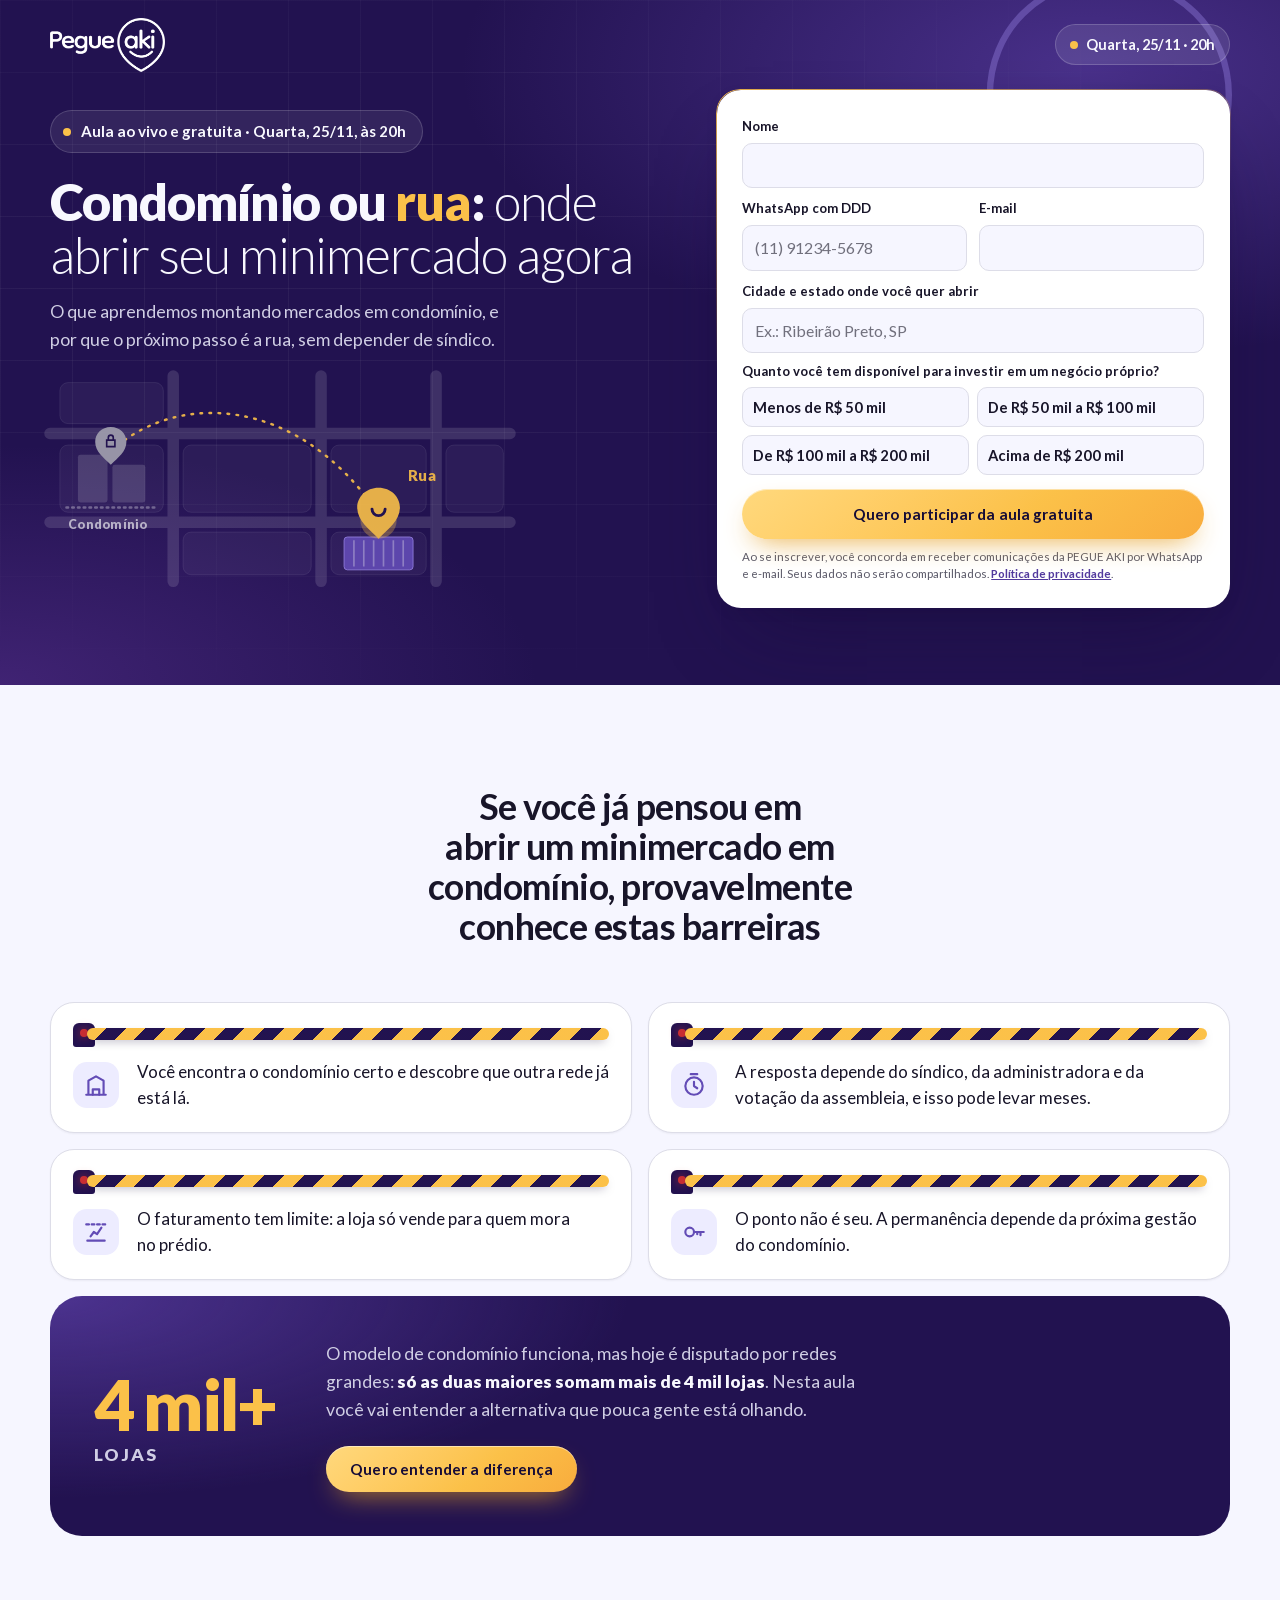
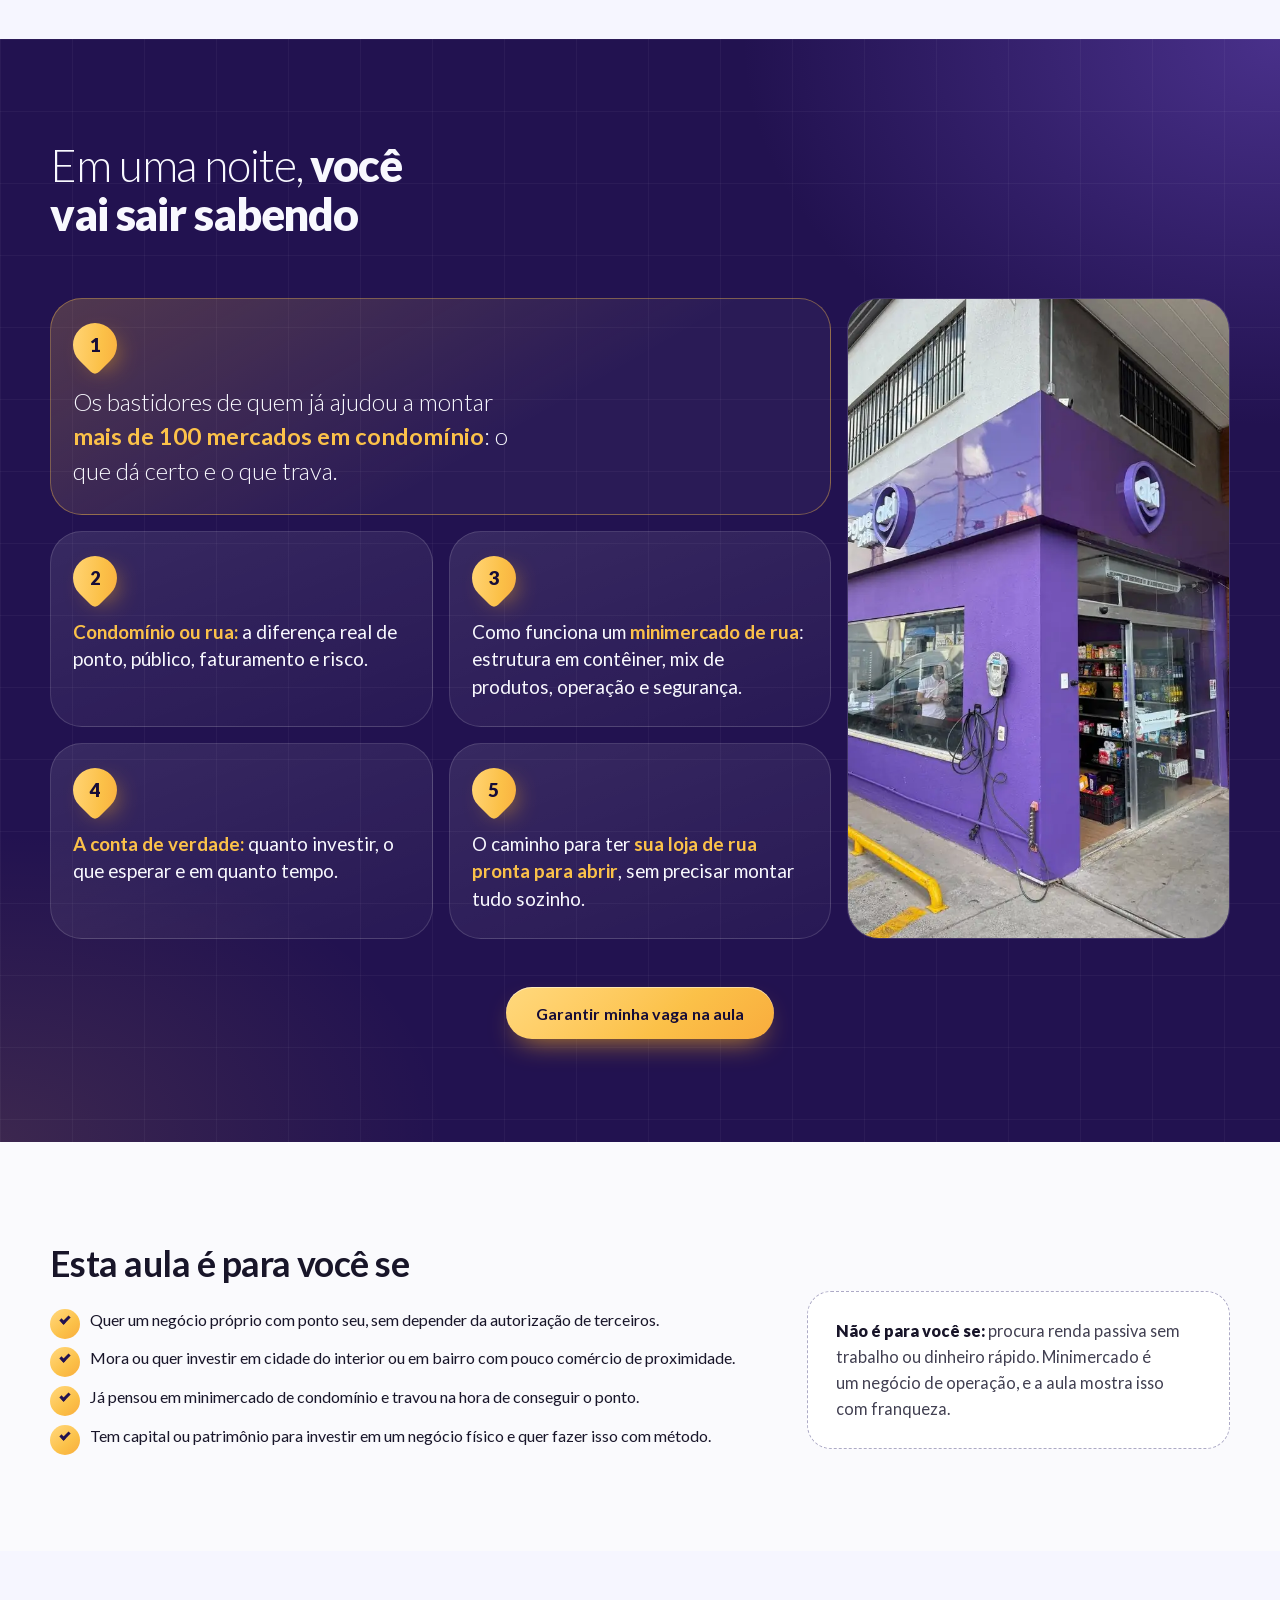
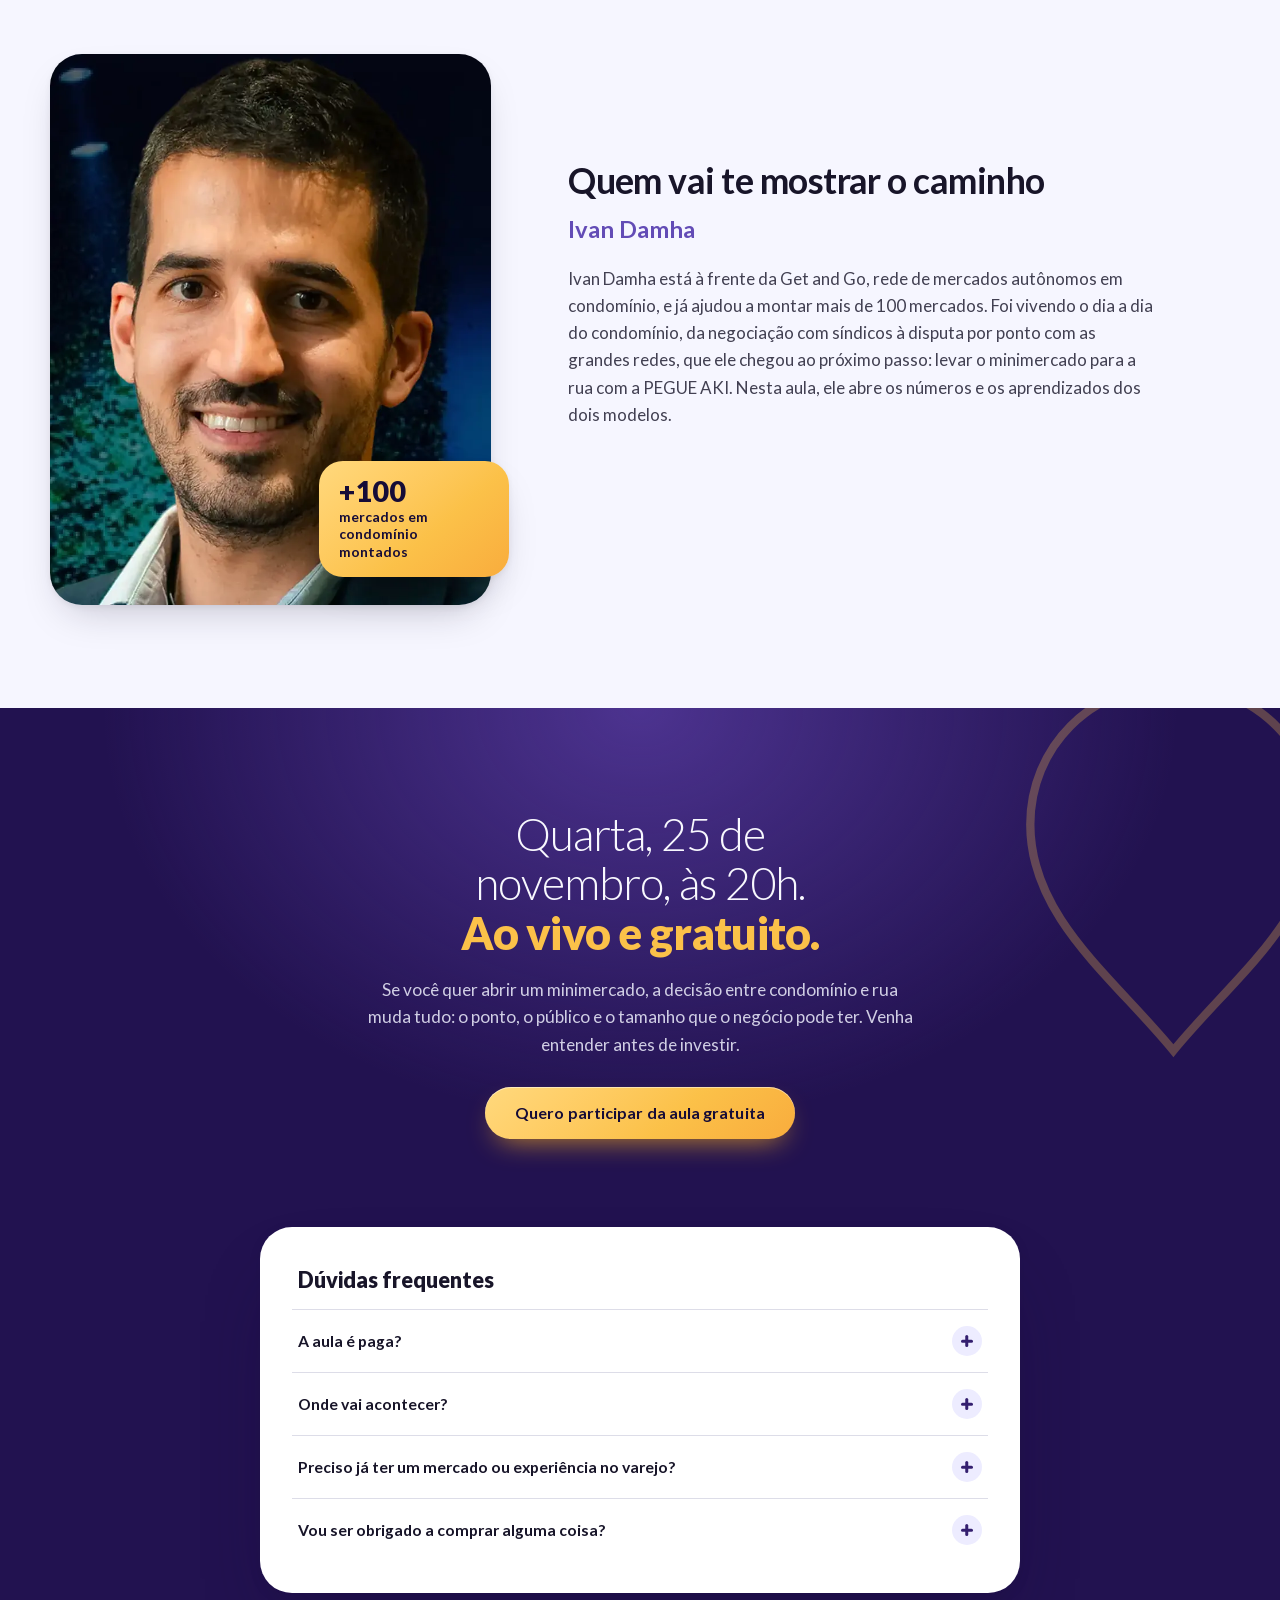
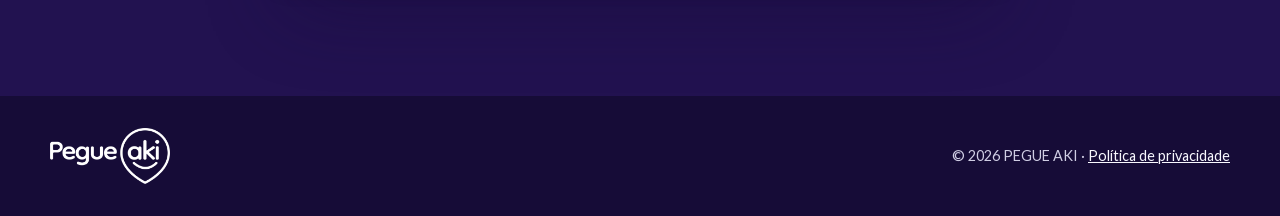
==== commit 555922e2: "Backup de leads: novo script no Drive do Lucas Co-Authored-By: Claude Opus 5.5 <noreply@anthropic.co" ====
--- a/aula-nov26/index.html
+++ b/aula-nov26/index.html
@@ -256,7 +256,7 @@
     <a class="btn btn--sun btn--block" href="#inscricao" data-to-form>Quero participar da aula gratuita</a>
   </div>
 
-  <script src="../assets/js/config.js?v=2" defer></script>
+  <script src="../assets/js/config.js?v=4" defer></script>
   <script src="../assets/js/main.js?v=4" defer></script>
 </body>
 </html>
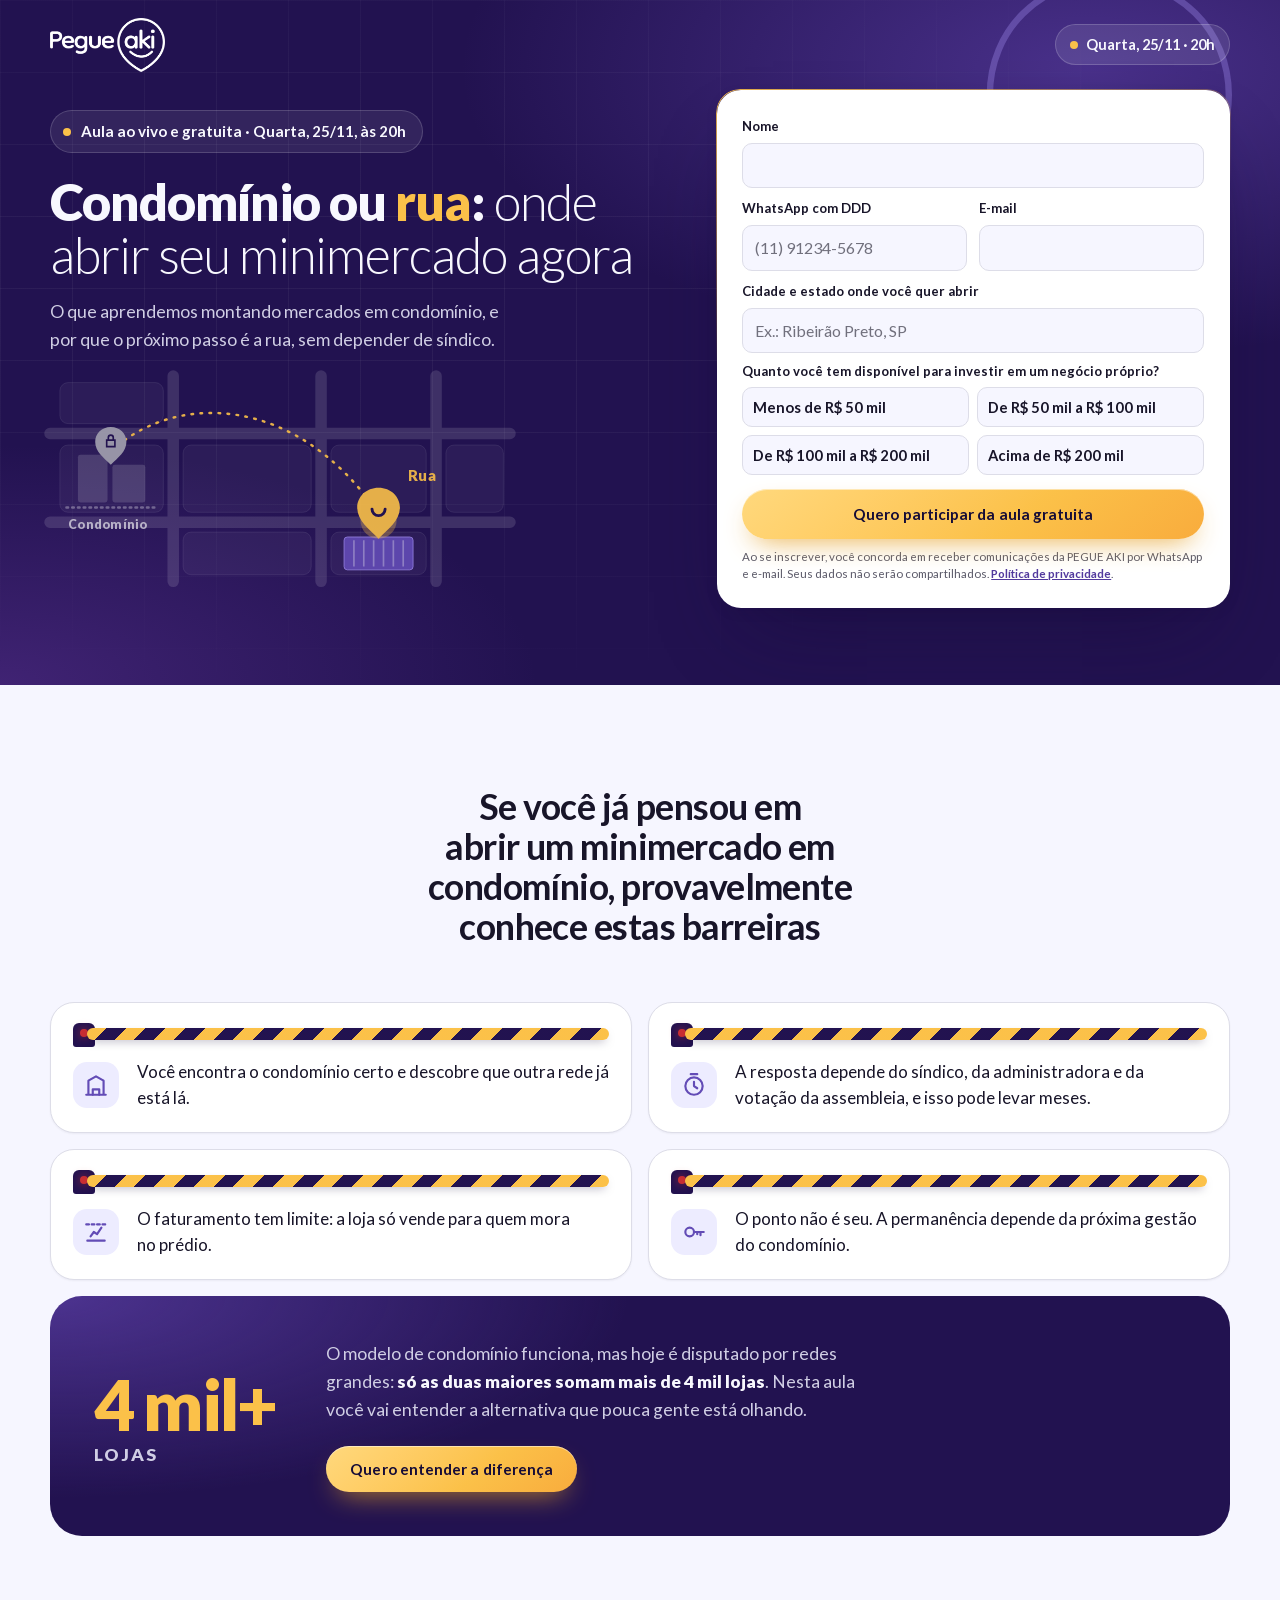
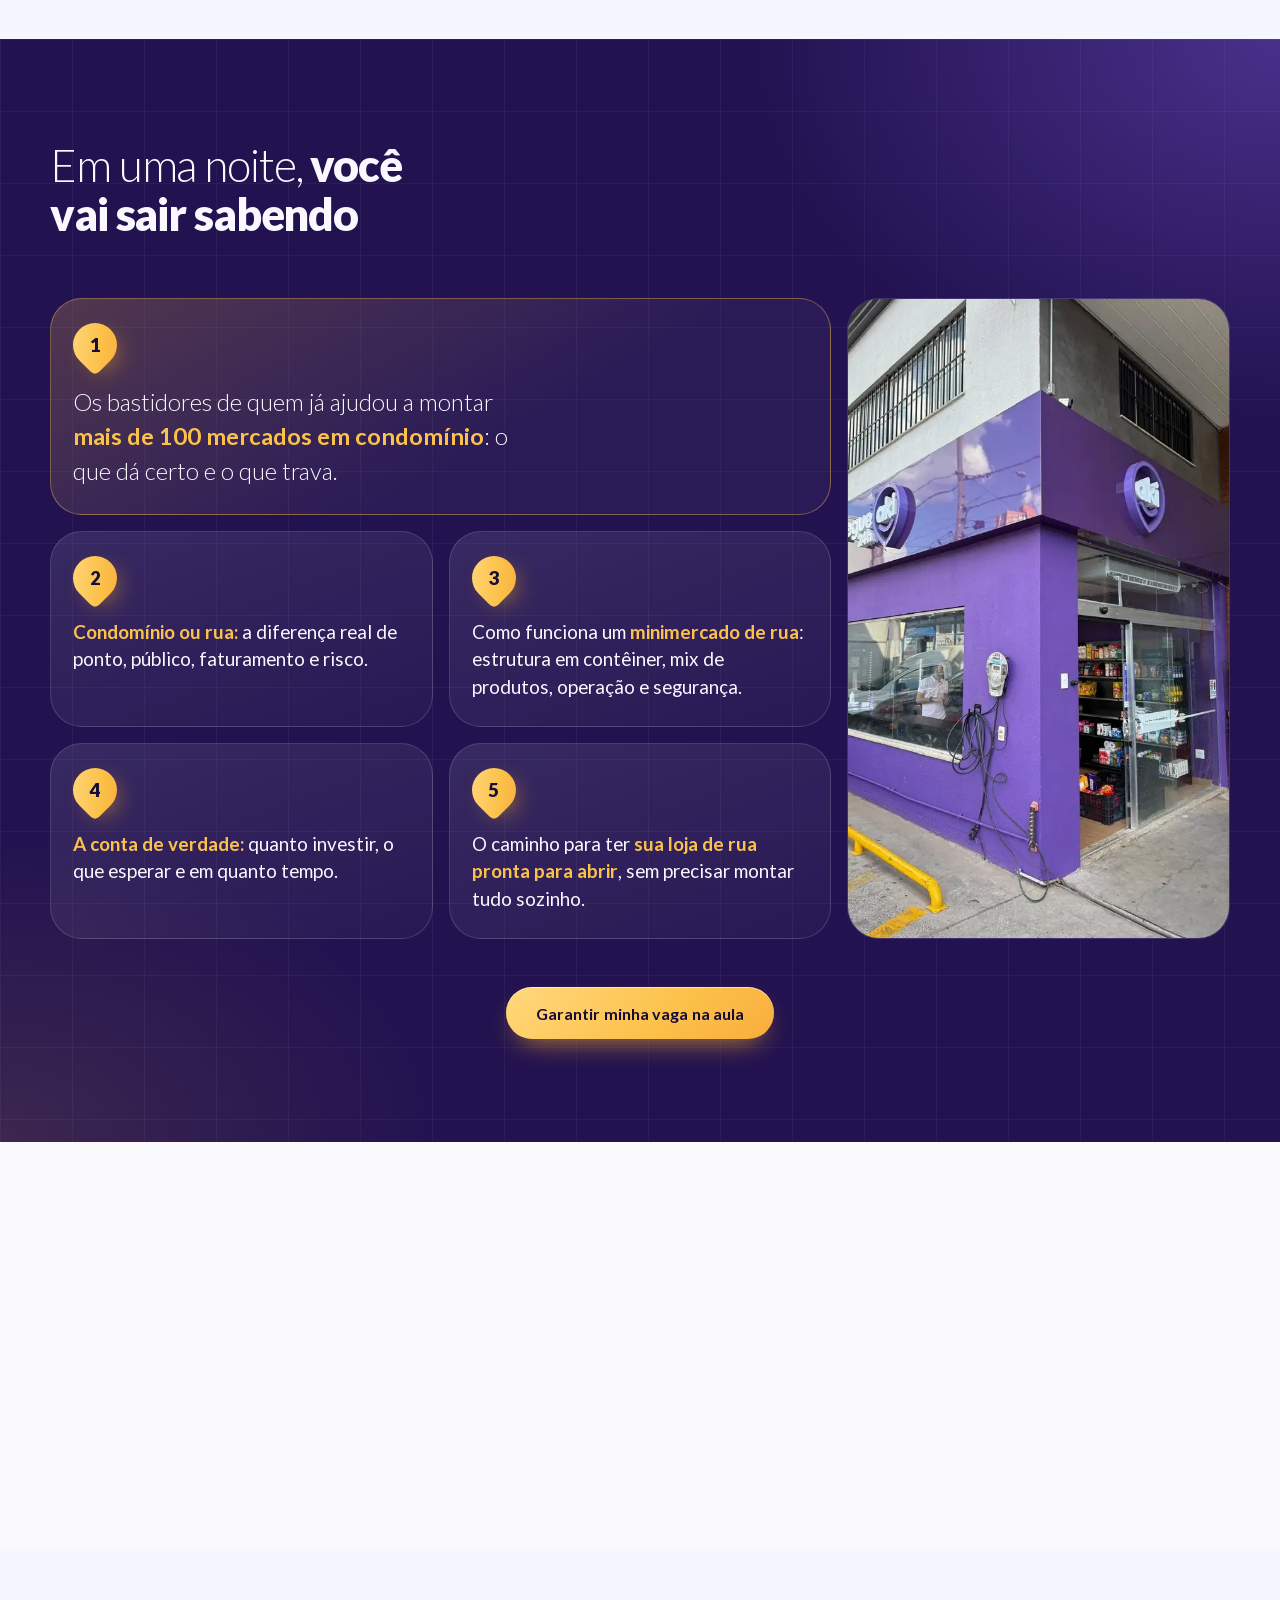
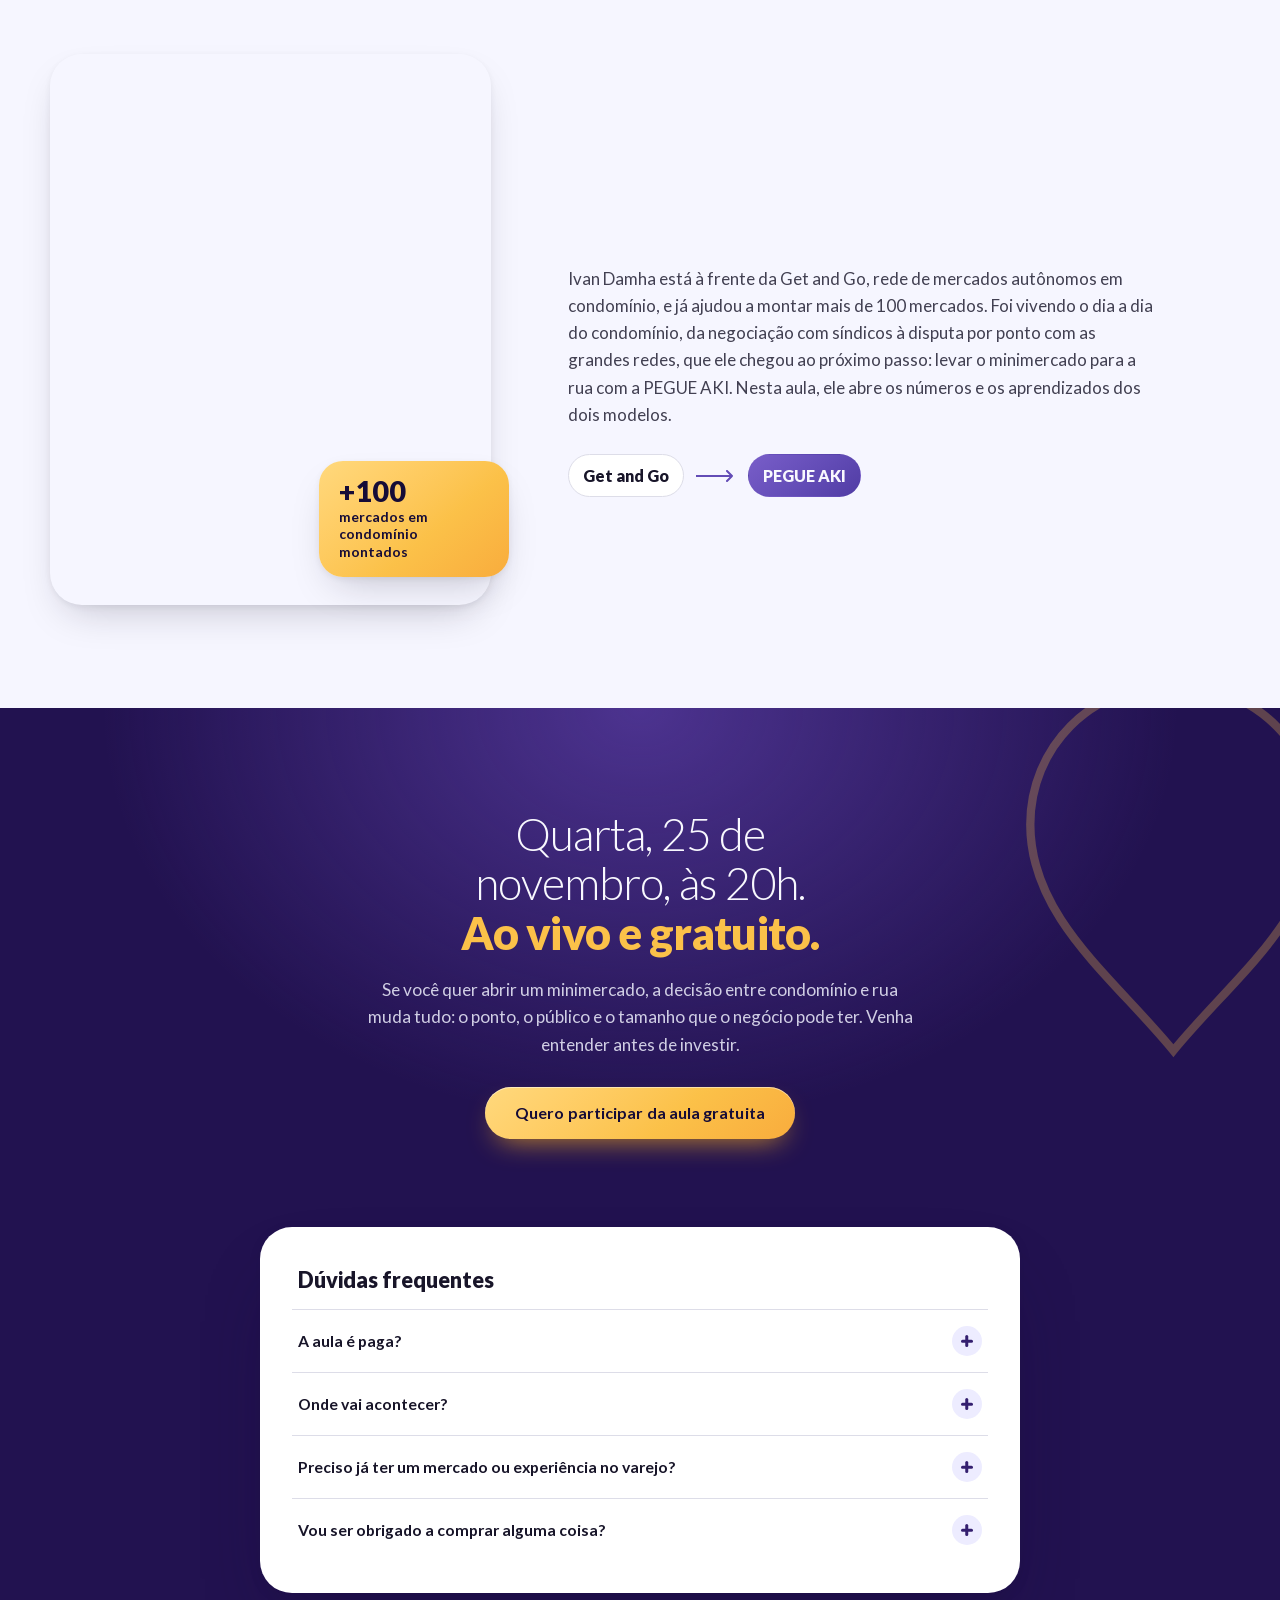
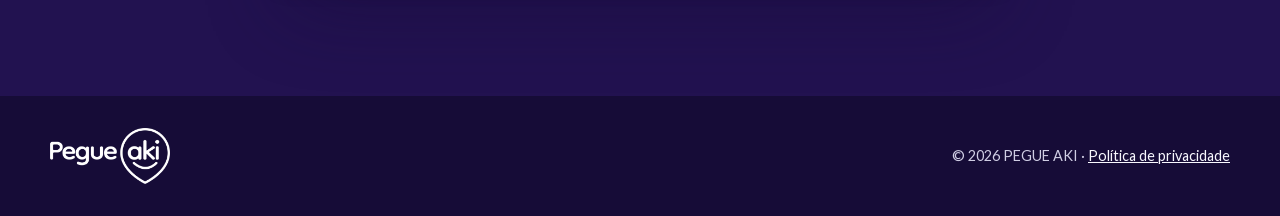
==== commit 259c3b98: "Meta Pixel (PageView e CompleteRegistration) e contêineres do GTM Co-Authored-By: Claude Opus 5.5 <n" ====
--- a/aula-nov26/index.html
+++ b/aula-nov26/index.html
@@ -3,6 +3,17 @@
 <head>
   <meta charset="utf-8">
   <meta name="viewport" content="width=device-width, initial-scale=1, viewport-fit=cover">
+  <!-- Google Tag Manager (geral) -->
+  <script>(function(w,d,s,l,i){w[l]=w[l]||[];w[l].push({'gtm.start':new Date().getTime(),event:'gtm.js'});var f=d.getElementsByTagName(s)[0],j=d.createElement(s),dl=l!='dataLayer'?'&l='+l:'';j.async=true;j.src='https://www.googletagmanager.com/gtm.js?id='+i+dl;f.parentNode.insertBefore(j,f);})(window,document,'script','dataLayer','GTM-KDKF6NZT');</script>
+  <!-- Google Tag Manager (GA4 G-EKSY8RFC3J) -->
+  <script>(function(w,d,s,l,i){w[l]=w[l]||[];w[l].push({'gtm.start':new Date().getTime(),event:'gtm.js'});var f=d.getElementsByTagName(s)[0],j=d.createElement(s),dl=l!='dataLayer'?'&l='+l:'';j.async=true;j.src='https://www.googletagmanager.com/gtm.js?id='+i+dl;f.parentNode.insertBefore(j,f);})(window,document,'script','dataLayer','GTM-KSHHV5LJ');</script>
+  <!-- Meta Pixel -->
+  <script>
+  !function(f,b,e,v,n,t,s){if(f.fbq)return;n=f.fbq=function(){n.callMethod?n.callMethod.apply(n,arguments):n.queue.push(arguments)};if(!f._fbq)f._fbq=n;n.push=n;n.loaded=!0;n.version='2.0';n.queue=[];t=b.createElement(e);t.async=!0;t.src=v;s=b.getElementsByTagName(e)[0];s.parentNode.insertBefore(t,s)}(window,document,'script','https://connect.facebook.net/en_US/fbevents.js');
+  fbq('init', '1484844383560878');
+  fbq('track', 'PageView');
+  </script>
+  <!-- Fim dos códigos de rastreamento -->
   <title>Condomínio ou rua: onde abrir seu minimercado agora · Aula gratuita PEGUE AKI</title>
   <meta name="description" content="Aula ao vivo e gratuita com Ivan Damha, quarta, 25/11, às 20h: o que aprendemos montando mercados em condomínio, e por que o próximo passo é a rua, sem depender de síndico.">
   <meta name="theme-color" content="#2b1b5e">
@@ -25,6 +36,9 @@
   <script>document.documentElement.classList.add('js');</script>
 </head>
 <body>
+  <noscript><iframe src="https://www.googletagmanager.com/ns.html?id=GTM-KDKF6NZT" height="0" width="0" style="display:none;visibility:hidden"></iframe></noscript>
+  <noscript><iframe src="https://www.googletagmanager.com/ns.html?id=GTM-KSHHV5LJ" height="0" width="0" style="display:none;visibility:hidden"></iframe></noscript>
+  <noscript><img height="1" width="1" style="display:none" alt="" src="https://www.facebook.com/tr?id=1484844383560878&amp;ev=PageView&amp;noscript=1"></noscript>
   <a class="skip" href="#inscricao">Pular para a inscrição</a>
 
   <header class="top">
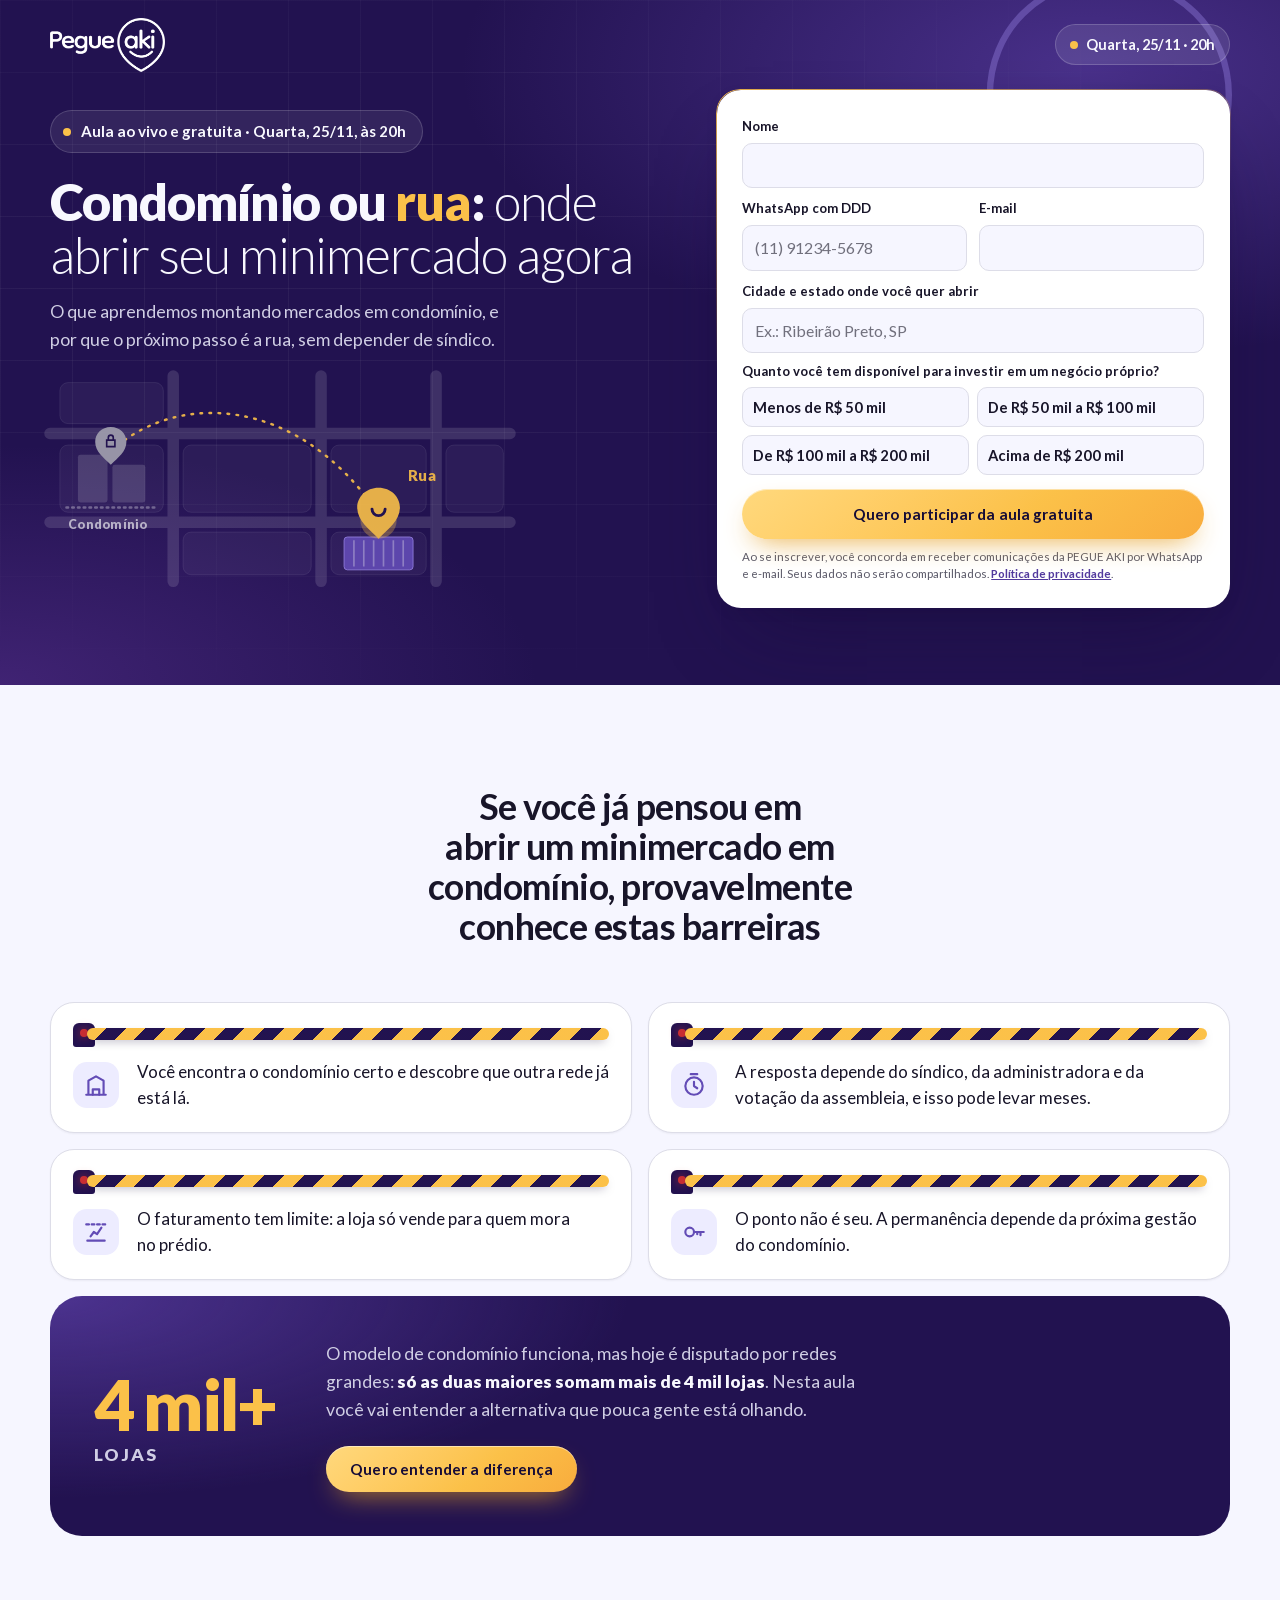
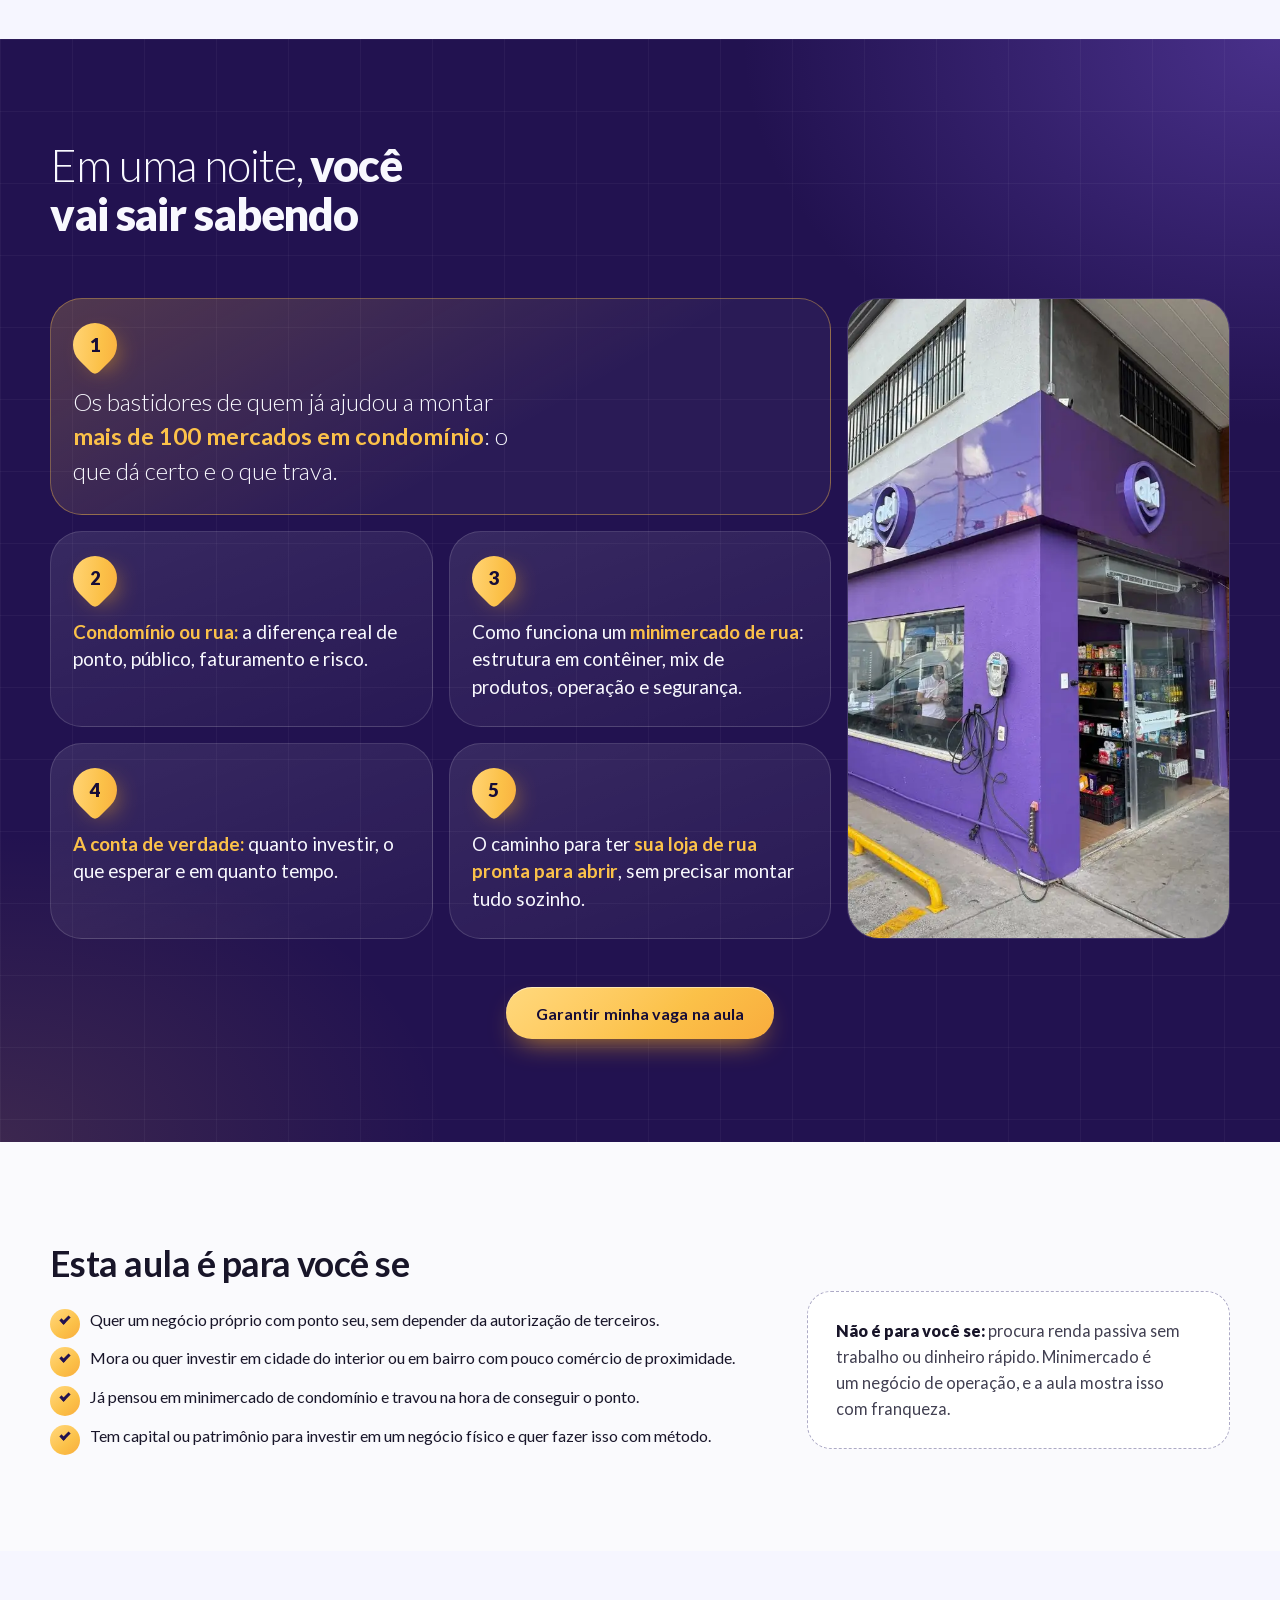
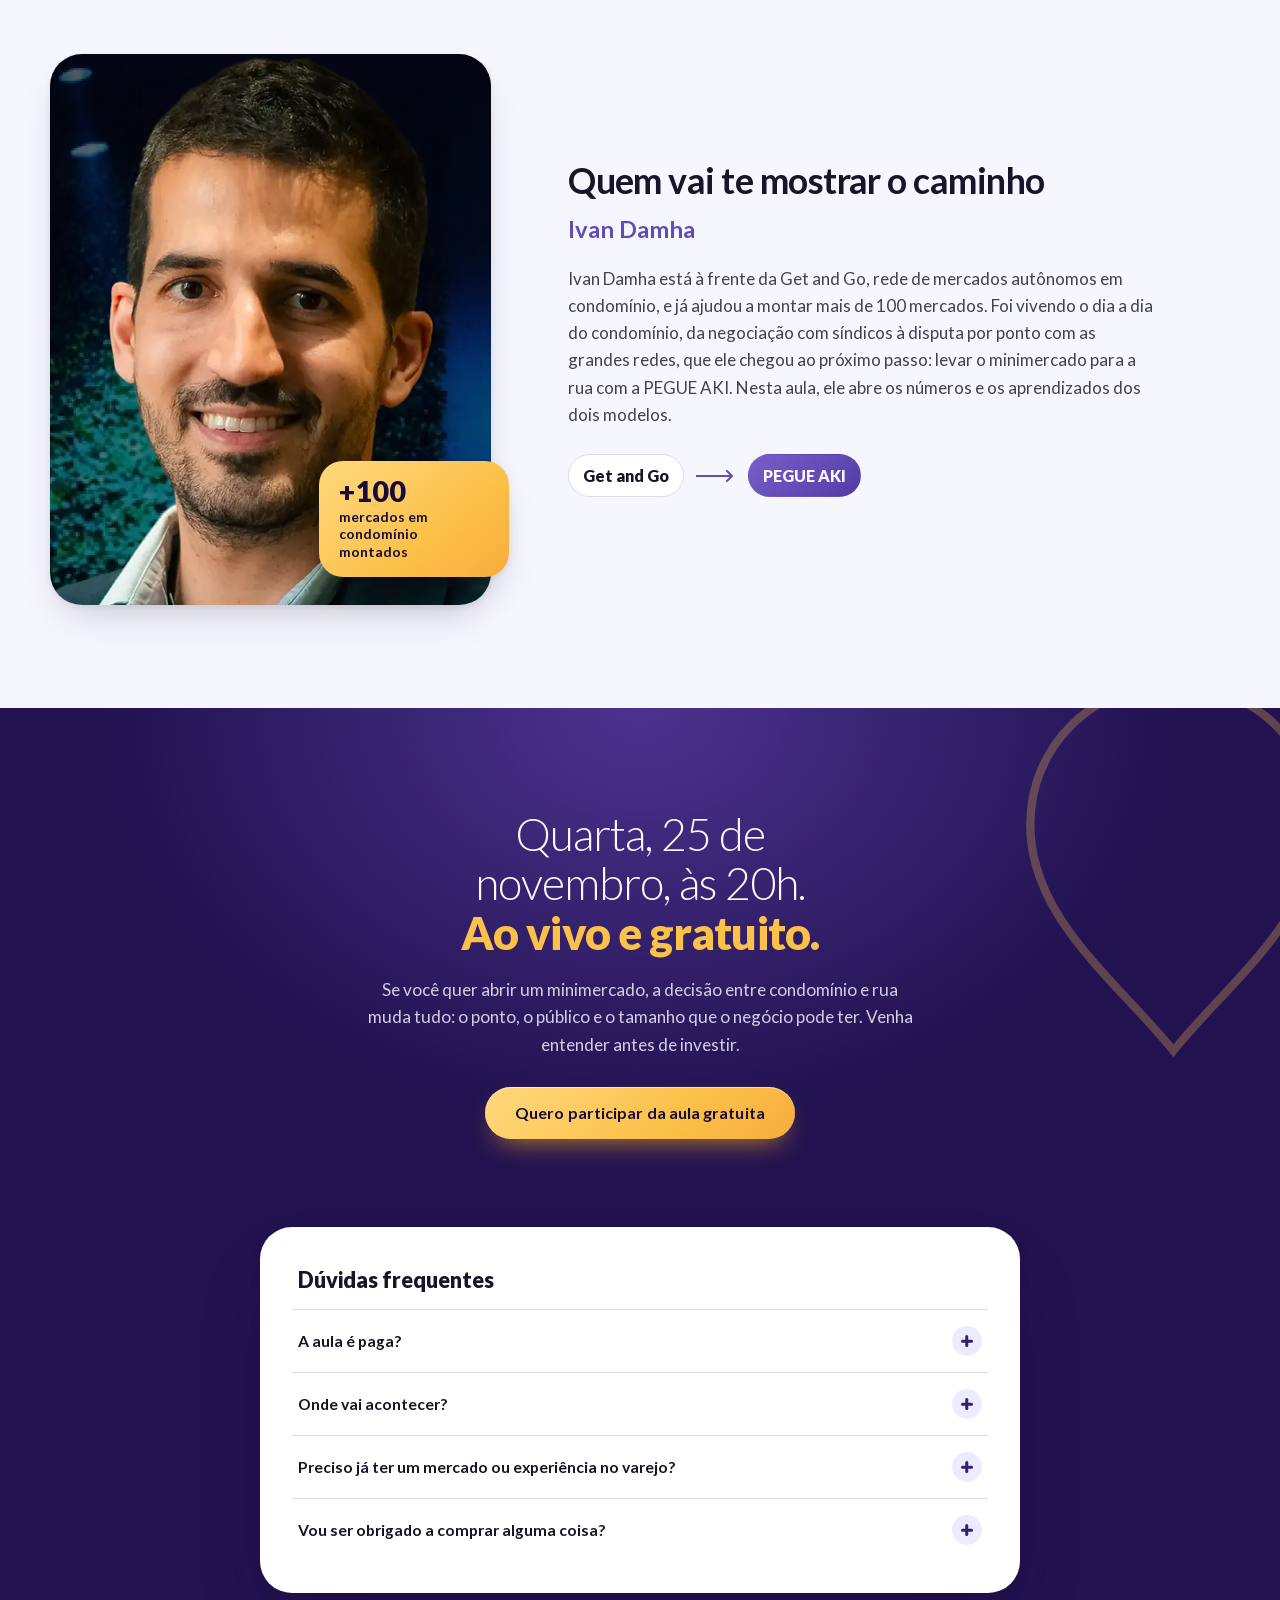
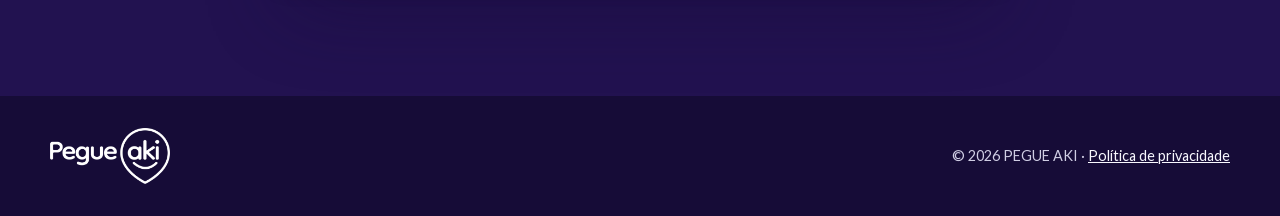
==== commit 444c7b29: "Envia os cookies do Pixel (fbp e fbc) para a planilha de leads Co-Authored-By: Claude Opus 5.5 <nore" ====
--- a/aula-nov26/index.html
+++ b/aula-nov26/index.html
@@ -271,6 +271,6 @@
   </div>
 
   <script src="../assets/js/config.js?v=4" defer></script>
-  <script src="../assets/js/main.js?v=4" defer></script>
+  <script src="../assets/js/main.js?v=5" defer></script>
 </body>
 </html>
